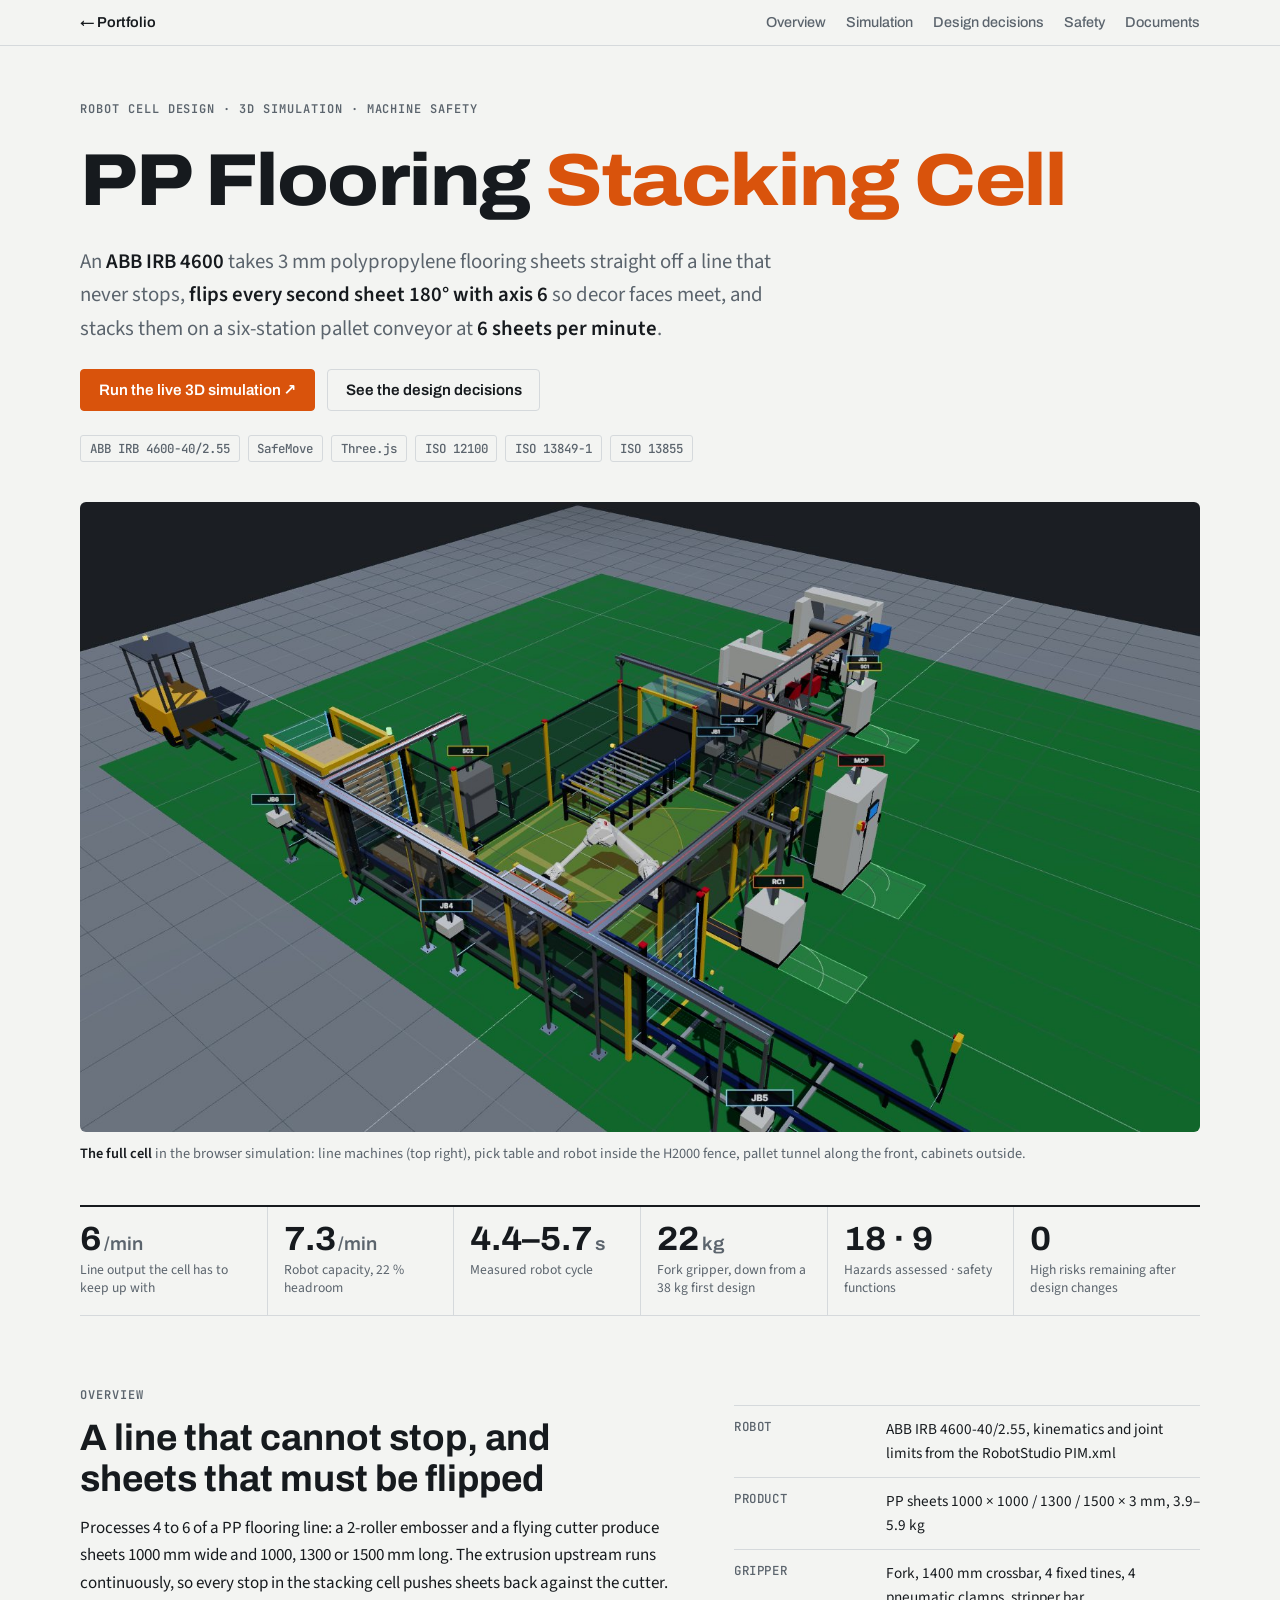
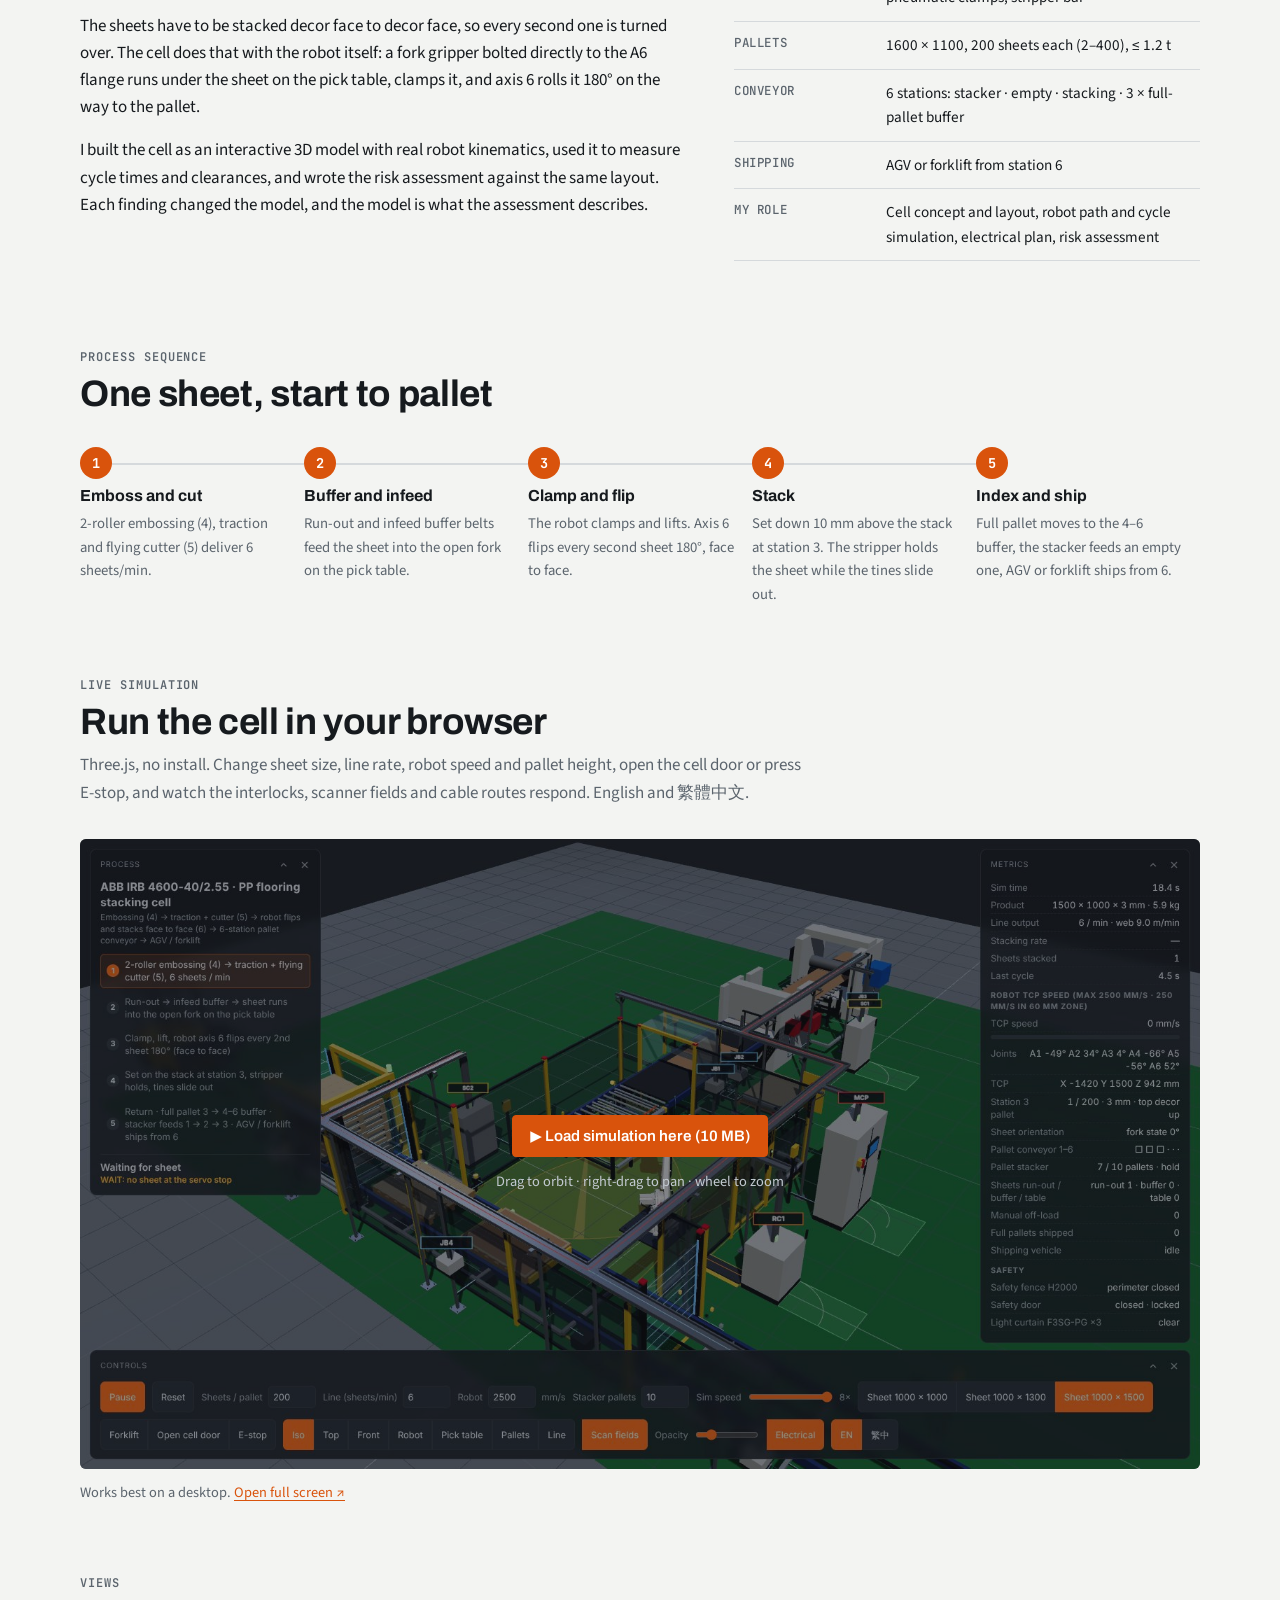
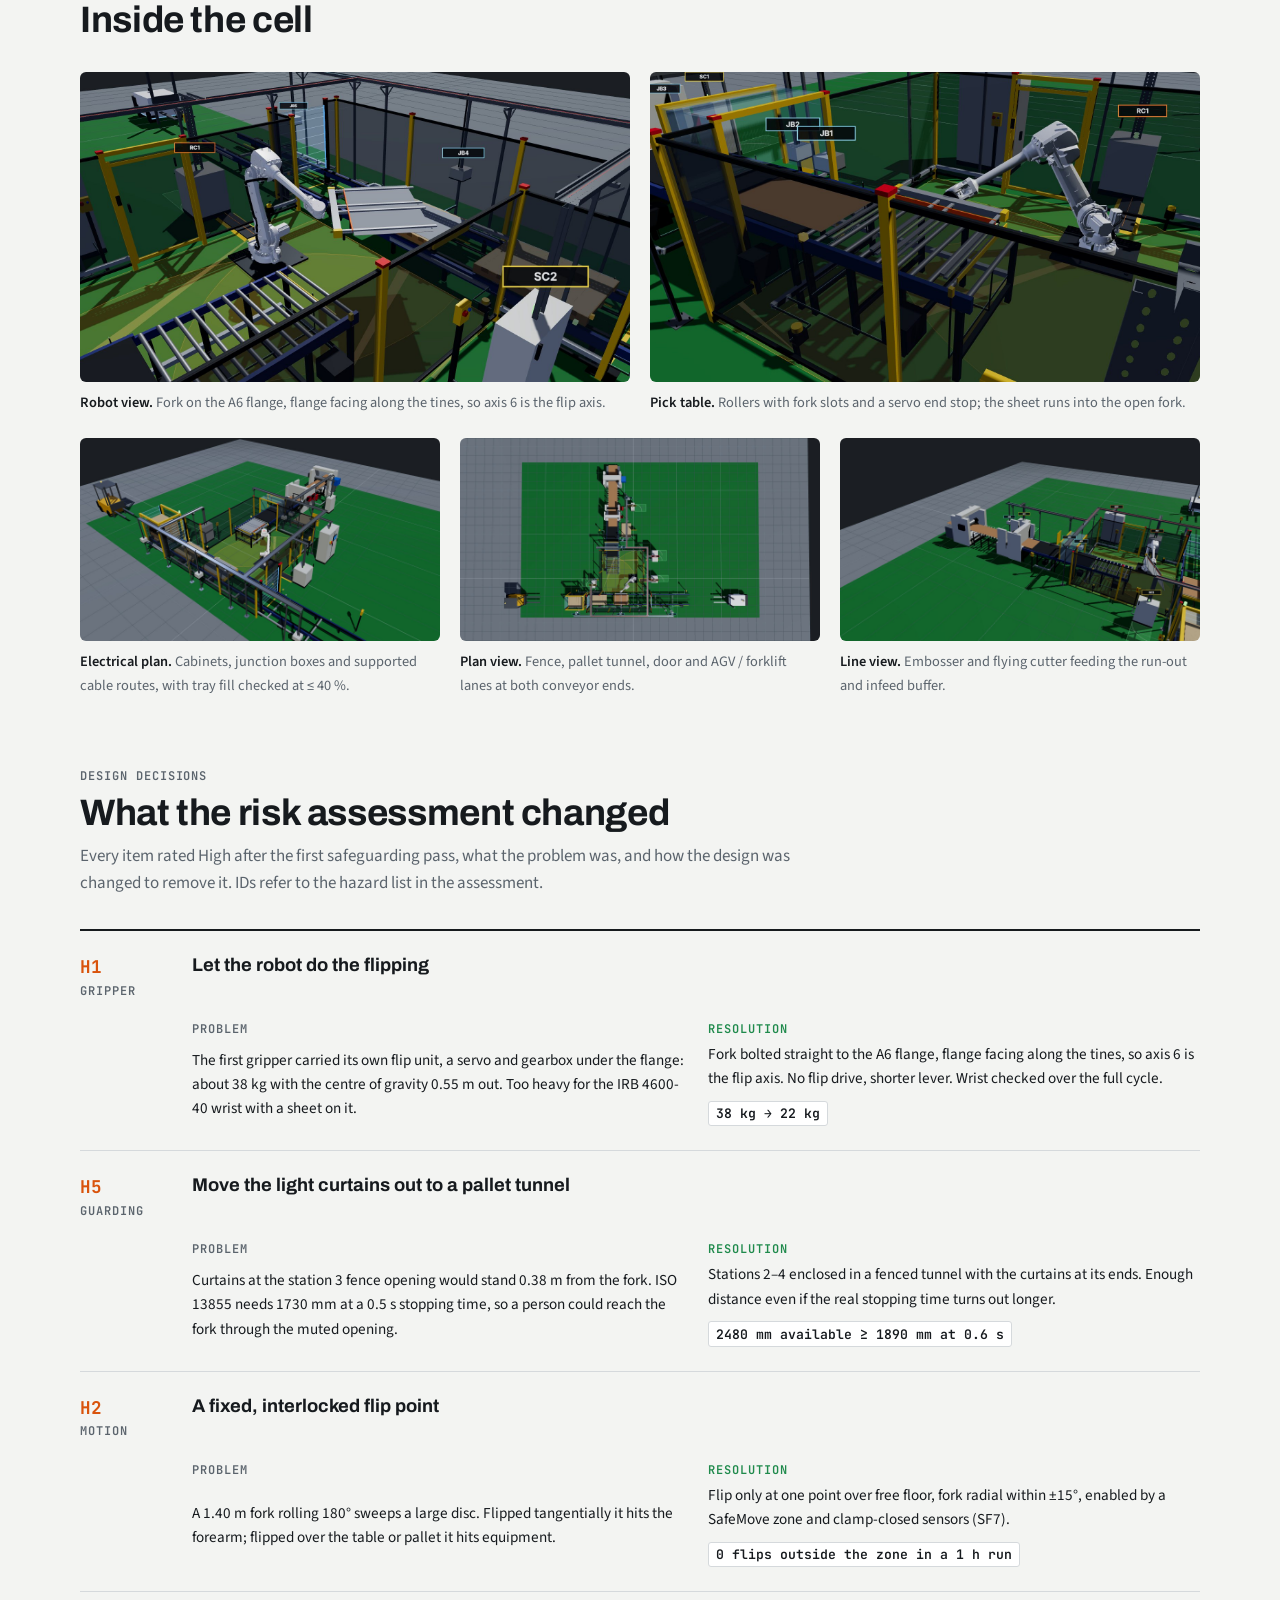
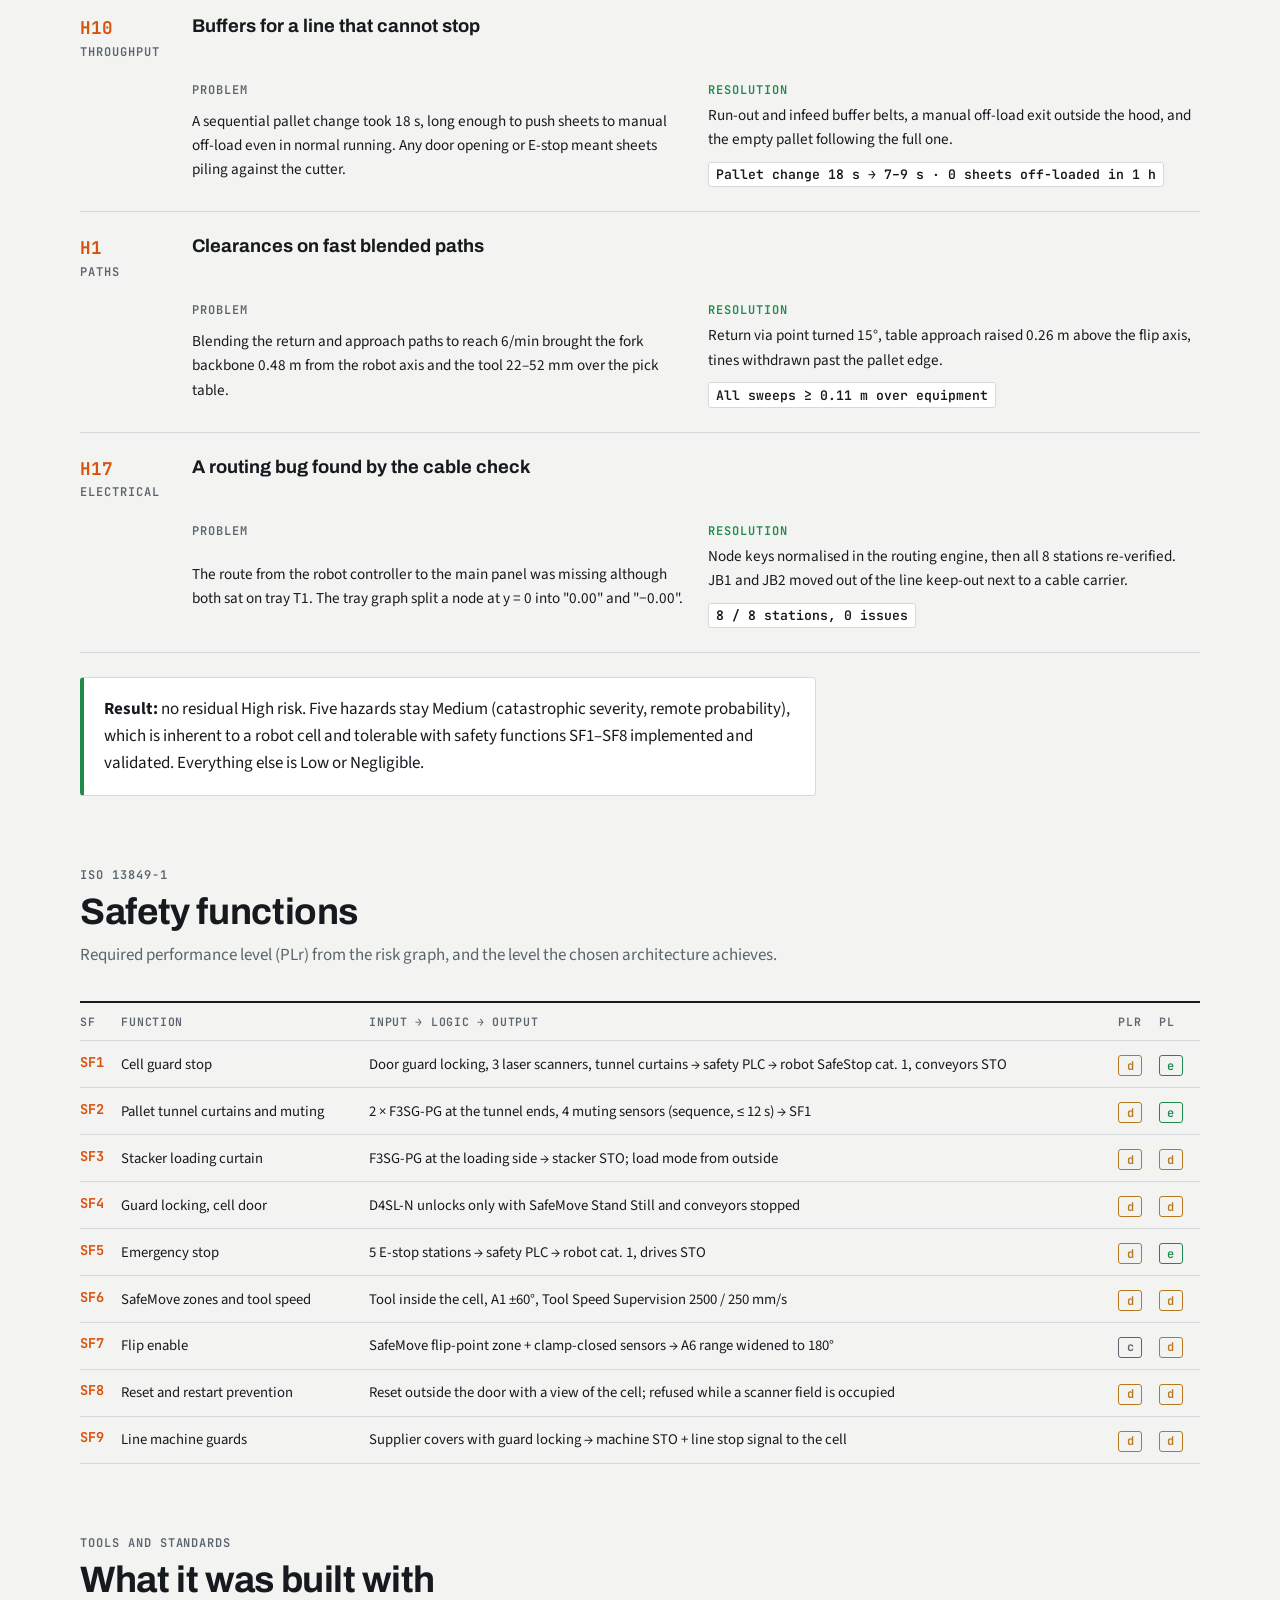
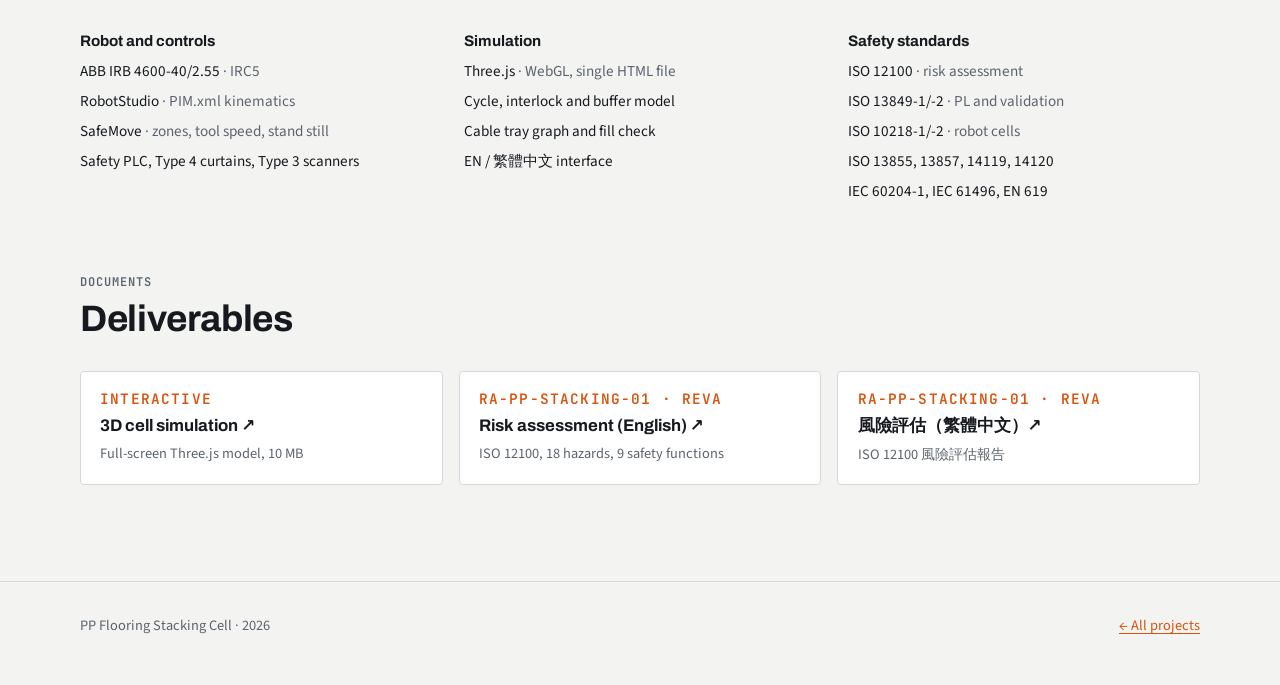
==== projects/pp-stacking/index.html @ 380a3d33 "Add portfolio site with PP flooring stacking cell case study Home page, case study page (overview, p" ====
<!doctype html>
<html lang="en">
<head>
<meta charset="utf-8">
<meta name="viewport" content="width=device-width, initial-scale=1, viewport-fit=cover">
<title>PP Flooring Stacking Cell</title>
<meta name="claude:viewport-fit-sides" content="cover">
<meta name="description" content="ABB IRB 4600 robot cell that flips and stacks PP flooring sheets face to face at line speed: cell layout, live 3D simulation, and an ISO 12100 risk assessment.">
<link rel="preconnect" href="https://fonts.googleapis.com">
<link rel="preconnect" href="https://fonts.gstatic.com" crossorigin>
<link rel="stylesheet" href="https://fonts.googleapis.com/css2?family=Archivo:wdth,wght@75..125,500..800&family=JetBrains+Mono:wght@400;600&family=Source+Sans+3:wght@400;600&display=swap">
<link rel="stylesheet" href="../../assets/site.css">
<style>
  /* hero */
  .hero { padding-block: 3.5rem 2.5rem; display: grid; gap: 1.5rem; }
  .hero h1 { font-size: clamp(2.4rem, 6.5vw, 4.6rem); font-weight: 800; font-stretch: 112%; letter-spacing: -0.02em; }
  .hero h1 span { color: var(--accent); }
  .hero .lede { font-size: clamp(1.1rem, 1.8vw, 1.3rem); max-width: 44rem; color: var(--mute); }
  .hero .lede strong { color: var(--ink); font-weight: 600; }
  .tags { display: flex; flex-wrap: wrap; gap: 0.5rem; }
  .tag { font: 500 0.78rem var(--font-mono); padding: 0.25rem 0.55rem; border: 1px solid var(--rule); border-radius: 3px; color: var(--mute); }

  .shot { background: var(--shot-bg); border-radius: 6px; overflow: hidden; }
  .shot img { width: 100%; height: auto; }
  figure { margin: 0; display: grid; gap: 0.6rem; }
  figcaption { font-size: 0.9rem; color: var(--mute); }
  figcaption b { color: var(--ink); font-weight: 600; }

  /* spec strip */
  .spec { display: grid; grid-template-columns: repeat(auto-fit, minmax(10.5rem, 1fr)); border-top: 2px solid var(--ink); border-bottom: 1px solid var(--rule); margin-top: 2.5rem; }
  .spec div { padding: 1rem 1rem 1.1rem 0; display: grid; gap: 0.25rem; align-content: start; }
  .spec div + div { padding-left: 1rem; border-left: 1px solid var(--rule); }
  .spec b { font: 700 clamp(1.6rem, 3vw, 2.1rem)/1 var(--font-display); font-stretch: 105%; font-variant-numeric: tabular-nums; }
  .spec b small { font-size: 0.55em; font-weight: 600; color: var(--mute); margin-left: 0.15em; }
  .spec span { font-size: 0.85rem; color: var(--mute); line-height: 1.35; }
  @media (max-width: 40rem) {
    .spec { grid-template-columns: 1fr 1fr; }
    .spec div, .spec div + div { padding: 0.9rem 0.75rem 0.9rem 0; border-left: 0; border-top: 1px solid var(--rule); }
    .spec div:nth-child(even) { padding-left: 0.75rem; border-left: 1px solid var(--rule); }
  }

  /* overview */
  .two { display: grid; grid-template-columns: minmax(0, 1.3fr) minmax(0, 1fr); gap: 3rem; align-items: start; }
  @media (max-width: 52rem) { .two { grid-template-columns: 1fr; gap: 2rem; } }
  .facts { display: grid; gap: 0; border-top: 1px solid var(--rule); }
  .facts div { display: grid; grid-template-columns: 8.5rem minmax(0, 1fr); gap: 1rem; padding: 0.7rem 0; border-bottom: 1px solid var(--rule); font-size: 0.95rem; }
  .facts dt { color: var(--mute); font: 500 0.78rem/1.6 var(--font-mono); text-transform: uppercase; letter-spacing: 0.05em; }
  .facts dd { margin: 0; }

  /* process */
  .steps { list-style: none; margin: 0; padding: 0; display: grid; grid-template-columns: repeat(5, minmax(0, 1fr)); gap: 0; counter-reset: s; }
  .steps li { counter-increment: s; padding: 0 1rem 0 0; display: grid; gap: 0.5rem; align-content: start; position: relative; }
  .steps li::before { content: counter(s); font: 700 0.85rem var(--font-mono); width: 2rem; height: 2rem; border-radius: 50%; display: grid; place-items: center; background: var(--accent); color: var(--accent-ink); position: relative; z-index: 1; }
  .steps li::after { content: ""; position: absolute; top: 1rem; left: 2rem; right: 0; height: 2px; background: var(--rule); }
  .steps li:last-child::after { display: none; }
  .steps h3 { font-size: 1rem; font-weight: 700; }
  .steps p { font-size: 0.92rem; color: var(--mute); }
  @media (max-width: 52rem) {
    .steps { grid-template-columns: 1fr; gap: 1.25rem; }
    .steps li { grid-template-columns: 2rem minmax(0, 1fr); column-gap: 1rem; padding: 0; }
    .steps li::before { grid-row: span 2; }
    .steps li::after { top: 2rem; bottom: -1.25rem; left: calc(1rem - 1px); right: auto; width: 2px; height: auto; }
  }

  /* live demo */
  .demo { position: relative; aspect-ratio: 16 / 9; max-width: 100%; background: var(--shot-bg); border-radius: 6px; overflow: hidden; }
  .demo img { width: 100%; height: 100%; object-fit: cover; opacity: 0.55; }
  .demo .cta { position: absolute; inset: 0; display: grid; place-content: center; justify-items: center; gap: 0.8rem; text-align: center; padding: 1rem; color: #e8ecef; }
  .demo .cta p { font-size: 0.9rem; color: #c3cad1; max-width: 30rem; }
  .demo iframe { position: absolute; inset: 0; width: 100%; height: 100%; border: 0; }
  .demo-note { margin-top: 0.75rem; font-size: 0.9rem; color: var(--mute); }

  /* gallery */
  .gallery { display: grid; grid-template-columns: repeat(6, minmax(0, 1fr)); gap: 1.5rem 1.25rem; }
  .gallery figure:nth-child(1), .gallery figure:nth-child(2) { grid-column: span 3; }
  .gallery figure { grid-column: span 2; }
  @media (max-width: 52rem) { .gallery { grid-template-columns: 1fr; } .gallery figure, .gallery figure:nth-child(1), .gallery figure:nth-child(2) { grid-column: auto; } }

  /* design decisions */
  .decisions { display: grid; gap: 0; border-top: 2px solid var(--ink); }
  .dec { display: grid; grid-template-columns: 5.5rem minmax(0, 1fr) minmax(0, 1fr); gap: 1.5rem; padding: 1.5rem 0; border-bottom: 1px solid var(--rule); }
  .dec .id { display: grid; gap: 0.35rem; align-content: start; }
  .dec .id b { font: 700 1.1rem var(--font-mono); color: var(--accent); }
  .dec h3 { font-size: 1.15rem; font-weight: 700; grid-column: 2 / -1; }
  .dec .col { display: grid; gap: 0.35rem; font-size: 0.95rem; }
  .dec .col .eyebrow { color: var(--mute); }
  .dec .col.fix .eyebrow { color: var(--ok); }
  .dec .delta { font: 600 0.82rem var(--font-mono); color: var(--ink); background: var(--surface); border: 1px solid var(--rule); padding: 0.2rem 0.45rem; border-radius: 3px; justify-self: start; margin-top: 0.3rem; }
  .dec-body { grid-column: 2 / -1; display: grid; grid-template-columns: minmax(0, 1fr) minmax(0, 1fr); gap: 1.5rem; }
  @media (max-width: 52rem) {
    .dec { grid-template-columns: 1fr; gap: 0.75rem; }
    .dec h3, .dec-body { grid-column: auto; }
    .dec .id { grid-auto-flow: column; justify-content: start; align-items: baseline; gap: 0.75rem; }
    .dec-body { grid-template-columns: 1fr; gap: 1rem; }
  }
  .verdict { margin-top: 1.5rem; padding: 1.1rem 1.25rem; background: var(--surface); border: 1px solid var(--rule); border-left: 4px solid var(--ok); border-radius: 4px; max-width: 46rem; }

  /* safety table */
  .tbl { overflow-x: auto; border-top: 2px solid var(--ink); }
  table { border-collapse: collapse; width: 100%; min-width: 44rem; font-size: 0.92rem; }
  th, td { text-align: left; padding: 0.7rem 0.75rem 0.7rem 0; border-bottom: 1px solid var(--rule); vertical-align: top; }
  th { font: 600 0.72rem var(--font-mono); text-transform: uppercase; letter-spacing: 0.06em; color: var(--mute); }
  td:first-child { font: 700 0.85rem var(--font-mono); color: var(--accent); white-space: nowrap; }
  td.pl { font-family: var(--font-mono); white-space: nowrap; font-variant-numeric: tabular-nums; }
  .pill { display: inline-block; font: 600 0.75rem var(--font-mono); padding: 0.1rem 0.45rem; border-radius: 3px; border: 1px solid currentColor; }
  .pill.d { color: var(--warn); } .pill.e { color: var(--ok); } .pill.c { color: var(--mute); }

  /* stack + docs */
  .stack { display: grid; grid-template-columns: repeat(auto-fit, minmax(15rem, 1fr)); gap: 2rem; }
  .stack h3 { font-size: 0.95rem; font-weight: 700; margin-bottom: 0.6rem; }
  .stack ul { list-style: none; margin: 0; padding: 0; display: grid; gap: 0.35rem; font-size: 0.95rem; }
  .stack li span { color: var(--mute); }
  .docs { display: grid; grid-template-columns: repeat(auto-fit, minmax(16rem, 1fr)); gap: 1rem; }
  .doc { display: grid; gap: 0.4rem; padding: 1.1rem 1.2rem; border: 1px solid var(--rule); border-radius: 4px; text-decoration: none; color: var(--ink); background: var(--surface); }
  .doc:hover { border-color: var(--accent); }
  .doc b { font: 700 1.05rem var(--font-display); }
  .doc span { font-size: 0.9rem; color: var(--mute); }
  .doc .eyebrow { color: var(--accent); }
</style>
</head>
<body>

<header class="bar">
  <div class="wrap">
    <a href="../../index.html">← Portfolio</a>
    <nav aria-label="Sections">
      <a href="#overview">Overview</a>
      <a href="#simulation">Simulation</a>
      <a href="#decisions">Design decisions</a>
      <a href="#safety">Safety</a>
      <a href="#documents">Documents</a>
    </nav>
  </div>
</header>

<main>
  <div class="wrap hero">
    <p class="eyebrow">Robot cell design · 3D simulation · Machine safety</p>
    <h1>PP Flooring <span>Stacking Cell</span></h1>
    <p class="lede">An <strong>ABB IRB 4600</strong> takes 3 mm polypropylene flooring sheets straight off a line that never stops, <strong>flips every second sheet 180° with axis 6</strong> so decor faces meet, and stacks them on a six-station pallet conveyor at <strong>6 sheets per minute</strong>.</p>
    <div class="btns">
      <a class="btn primary" href="demo.html" target="_blank" rel="noopener">Run the live 3D simulation ↗</a>
      <a class="btn" href="#decisions">See the design decisions</a>
    </div>
    <div class="tags" aria-label="Topics">
      <span class="tag">ABB IRB 4600-40/2.55</span><span class="tag">SafeMove</span><span class="tag">Three.js</span><span class="tag">ISO 12100</span><span class="tag">ISO 13849-1</span><span class="tag">ISO 13855</span>
    </div>
  </div>

  <div class="wrap">
    <figure>
      <div class="shot"><img src="img/cell-iso.jpg" width="1600" height="900" alt="Isometric 3D view of the stacking cell: yellow safety fence, white ABB robot with fork gripper at the centre, pick table, pallet conveyor along the front, electrical cabinets outside the fence."></div>
      <figcaption><b>The full cell</b> in the browser simulation: line machines (top right), pick table and robot inside the H2000 fence, pallet tunnel along the front, cabinets outside.</figcaption>
    </figure>

    <div class="spec" role="list">
      <div role="listitem"><b>6<small>/min</small></b><span>Line output the cell has to keep up with</span></div>
      <div role="listitem"><b>7.3<small>/min</small></b><span>Robot capacity, 22 % headroom</span></div>
      <div role="listitem"><b class="mono">4.4–5.7<small>s</small></b><span>Measured robot cycle</span></div>
      <div role="listitem"><b>22<small>kg</small></b><span>Fork gripper, down from a 38 kg first design</span></div>
      <div role="listitem"><b>18 · 9</b><span>Hazards assessed · safety functions</span></div>
      <div role="listitem"><b>0</b><span>High risks remaining after design changes</span></div>
    </div>
  </div>

  <section id="overview">
    <div class="wrap two">
      <div class="prose">
        <p class="eyebrow">Overview</p>
        <h2 style="font-size:clamp(1.6rem,3.2vw,2.3rem)">A line that cannot stop, and sheets that must be flipped</h2>
        <p>Processes 4 to 6 of a PP flooring line: a 2-roller embosser and a flying cutter produce sheets 1000 mm wide and 1000, 1300 or 1500 mm long. The extrusion upstream runs continuously, so every stop in the stacking cell pushes sheets back against the cutter.</p>
        <p>The sheets have to be stacked decor face to decor face, so every second one is turned over. The cell does that with the robot itself: a fork gripper bolted directly to the A6 flange runs under the sheet on the pick table, clamps it, and axis 6 rolls it 180° on the way to the pallet.</p>
        <p>I built the cell as an interactive 3D model with real robot kinematics, used it to measure cycle times and clearances, and wrote the risk assessment against the same layout. Each finding changed the model, and the model is what the assessment describes.</p>
      </div>
      <dl class="facts">
        <div><dt>Robot</dt><dd>ABB IRB 4600-40/2.55, kinematics and joint limits from the RobotStudio PIM.xml</dd></div>
        <div><dt>Product</dt><dd>PP sheets 1000 × 1000 / 1300 / 1500 × 3 mm, 3.9–5.9 kg</dd></div>
        <div><dt>Gripper</dt><dd>Fork, 1400 mm crossbar, 4 fixed tines, 4 pneumatic clamps, stripper bar</dd></div>
        <div><dt>Pallets</dt><dd>1600 × 1100, 200 sheets each (2–400), ≤ 1.2 t</dd></div>
        <div><dt>Conveyor</dt><dd>6 stations: stacker · empty · stacking · 3 × full-pallet buffer</dd></div>
        <div><dt>Shipping</dt><dd>AGV or forklift from station 6</dd></div>
        <div><dt>My role</dt><dd>Cell concept and layout, robot path and cycle simulation, electrical plan, risk assessment</dd></div>
      </dl>
    </div>
  </section>

  <section id="process">
    <div class="wrap">
      <div class="sec-head">
        <p class="eyebrow">Process sequence</p>
        <h2>One sheet, start to pallet</h2>
      </div>
      <ol class="steps">
        <li><h3>Emboss and cut</h3><p>2-roller embossing (4), traction and flying cutter (5) deliver 6 sheets/min.</p></li>
        <li><h3>Buffer and infeed</h3><p>Run-out and infeed buffer belts feed the sheet into the open fork on the pick table.</p></li>
        <li><h3>Clamp and flip</h3><p>The robot clamps and lifts. Axis 6 flips every second sheet 180°, face to face.</p></li>
        <li><h3>Stack</h3><p>Set down 10 mm above the stack at station 3. The stripper holds the sheet while the tines slide out.</p></li>
        <li><h3>Index and ship</h3><p>Full pallet moves to the 4–6 buffer, the stacker feeds an empty one, AGV or forklift ships from 6.</p></li>
      </ol>
    </div>
  </section>

  <section id="simulation">
    <div class="wrap">
      <div class="sec-head">
        <p class="eyebrow">Live simulation</p>
        <h2>Run the cell in your browser</h2>
        <p>Three.js, no install. Change sheet size, line rate, robot speed and pallet height, open the cell door or press E-stop, and watch the interlocks, scanner fields and cable routes respond. English and 繁體中文.</p>
      </div>
      <div class="demo" id="demo">
        <img src="img/simulation-ui.jpg" alt="Simulation interface with process steps on the left, live metrics on the right and controls along the bottom." width="1600" height="900">
        <div class="cta">
          <button class="btn primary" id="loadDemo" type="button">▶ Load simulation here (10 MB)</button>
          <p>Drag to orbit · right-drag to pan · wheel to zoom</p>
        </div>
      </div>
      <p class="demo-note">Works best on a desktop. <a href="demo.html" target="_blank" rel="noopener">Open full screen ↗</a></p>
    </div>
  </section>

  <section id="gallery">
    <div class="wrap">
      <div class="sec-head">
        <p class="eyebrow">Views</p>
        <h2>Inside the cell</h2>
      </div>
      <div class="gallery">
        <figure>
          <div class="shot"><img src="img/robot-closeup.jpg" loading="lazy" width="1600" height="900" alt="Close-up of the robot carrying a sheet on the fork gripper between the pick table and the pallet."></div>
          <figcaption><b>Robot view.</b> Fork on the A6 flange, flange facing along the tines, so axis 6 is the flip axis.</figcaption>
        </figure>
        <figure>
          <div class="shot"><img src="img/pick-table.jpg" loading="lazy" width="1600" height="900" alt="Pick table with roller conveyor and fork slots, robot reaching in from the side."></div>
          <figcaption><b>Pick table.</b> Rollers with fork slots and a servo end stop; the sheet runs into the open fork.</figcaption>
        </figure>
        <figure>
          <div class="shot"><img src="img/electrical-overlay.jpg" loading="lazy" width="1600" height="900" alt="Isometric view with cable trays, junction boxes and cabinets highlighted."></div>
          <figcaption><b>Electrical plan.</b> Cabinets, junction boxes and supported cable routes, with tray fill checked at ≤ 40 %.</figcaption>
        </figure>
        <figure>
          <div class="shot"><img src="img/layout-top.jpg" loading="lazy" width="1600" height="900" alt="Top-down plan of the cell and the pallet conveyor."></div>
          <figcaption><b>Plan view.</b> Fence, pallet tunnel, door and AGV / forklift lanes at both conveyor ends.</figcaption>
        </figure>
        <figure>
          <div class="shot"><img src="img/line-view.jpg" loading="lazy" width="1600" height="900" alt="View along the line from the embossing unit to the stacking cell."></div>
          <figcaption><b>Line view.</b> Embosser and flying cutter feeding the run-out and infeed buffer.</figcaption>
        </figure>
      </div>
    </div>
  </section>

  <section id="decisions">
    <div class="wrap">
      <div class="sec-head">
        <p class="eyebrow">Design decisions</p>
        <h2>What the risk assessment changed</h2>
        <p>Every item rated High after the first safeguarding pass, what the problem was, and how the design was changed to remove it. IDs refer to the hazard list in the assessment.</p>
      </div>
      <div class="decisions">
        <article class="dec">
          <div class="id"><b>H1</b><span class="eyebrow">Gripper</span></div>
          <h3>Let the robot do the flipping</h3>
          <div class="dec-body">
            <div class="col"><span class="eyebrow">Problem</span><p>The first gripper carried its own flip unit, a servo and gearbox under the flange: about 38 kg with the centre of gravity 0.55 m out. Too heavy for the IRB 4600-40 wrist with a sheet on it.</p></div>
            <div class="col fix"><span class="eyebrow">Resolution</span><p>Fork bolted straight to the A6 flange, flange facing along the tines, so axis 6 is the flip axis. No flip drive, shorter lever. Wrist checked over the full cycle.</p><span class="delta">38 kg → 22 kg</span></div>
          </div>
        </article>
        <article class="dec">
          <div class="id"><b>H5</b><span class="eyebrow">Guarding</span></div>
          <h3>Move the light curtains out to a pallet tunnel</h3>
          <div class="dec-body">
            <div class="col"><span class="eyebrow">Problem</span><p>Curtains at the station 3 fence opening would stand 0.38 m from the fork. ISO 13855 needs 1730 mm at a 0.5 s stopping time, so a person could reach the fork through the muted opening.</p></div>
            <div class="col fix"><span class="eyebrow">Resolution</span><p>Stations 2–4 enclosed in a fenced tunnel with the curtains at its ends. Enough distance even if the real stopping time turns out longer.</p><span class="delta">2480 mm available ≥ 1890 mm at 0.6 s</span></div>
          </div>
        </article>
        <article class="dec">
          <div class="id"><b>H2</b><span class="eyebrow">Motion</span></div>
          <h3>A fixed, interlocked flip point</h3>
          <div class="dec-body">
            <div class="col"><span class="eyebrow">Problem</span><p>A 1.40 m fork rolling 180° sweeps a large disc. Flipped tangentially it hits the forearm; flipped over the table or pallet it hits equipment.</p></div>
            <div class="col fix"><span class="eyebrow">Resolution</span><p>Flip only at one point over free floor, fork radial within ±15°, enabled by a SafeMove zone and clamp-closed sensors (SF7).</p><span class="delta">0 flips outside the zone in a 1 h run</span></div>
          </div>
        </article>
        <article class="dec">
          <div class="id"><b>H10</b><span class="eyebrow">Throughput</span></div>
          <h3>Buffers for a line that cannot stop</h3>
          <div class="dec-body">
            <div class="col"><span class="eyebrow">Problem</span><p>A sequential pallet change took 18 s, long enough to push sheets to manual off-load even in normal running. Any door opening or E-stop meant sheets piling against the cutter.</p></div>
            <div class="col fix"><span class="eyebrow">Resolution</span><p>Run-out and infeed buffer belts, a manual off-load exit outside the hood, and the empty pallet following the full one.</p><span class="delta">Pallet change 18 s → 7–9 s · 0 sheets off-loaded in 1 h</span></div>
          </div>
        </article>
        <article class="dec">
          <div class="id"><b>H1</b><span class="eyebrow">Paths</span></div>
          <h3>Clearances on fast blended paths</h3>
          <div class="dec-body">
            <div class="col"><span class="eyebrow">Problem</span><p>Blending the return and approach paths to reach 6/min brought the fork backbone 0.48 m from the robot axis and the tool 22–52 mm over the pick table.</p></div>
            <div class="col fix"><span class="eyebrow">Resolution</span><p>Return via point turned 15°, table approach raised 0.26 m above the flip axis, tines withdrawn past the pallet edge.</p><span class="delta">All sweeps ≥ 0.11 m over equipment</span></div>
          </div>
        </article>
        <article class="dec">
          <div class="id"><b>H17</b><span class="eyebrow">Electrical</span></div>
          <h3>A routing bug found by the cable check</h3>
          <div class="dec-body">
            <div class="col"><span class="eyebrow">Problem</span><p>The route from the robot controller to the main panel was missing although both sat on tray T1. The tray graph split a node at y = 0 into "0.00" and "−0.00".</p></div>
            <div class="col fix"><span class="eyebrow">Resolution</span><p>Node keys normalised in the routing engine, then all 8 stations re-verified. JB1 and JB2 moved out of the line keep-out next to a cable carrier.</p><span class="delta">8 / 8 stations, 0 issues</span></div>
          </div>
        </article>
      </div>
      <p class="verdict"><b>Result:</b> no residual High risk. Five hazards stay Medium (catastrophic severity, remote probability), which is inherent to a robot cell and tolerable with safety functions SF1–SF8 implemented and validated. Everything else is Low or Negligible.</p>
    </div>
  </section>

  <section id="safety">
    <div class="wrap">
      <div class="sec-head">
        <p class="eyebrow">ISO 13849-1</p>
        <h2>Safety functions</h2>
        <p>Required performance level (PLr) from the risk graph, and the level the chosen architecture achieves.</p>
      </div>
      <div class="tbl">
        <table>
          <thead><tr><th>SF</th><th>Function</th><th>Input → logic → output</th><th>PLr</th><th>PL</th></tr></thead>
          <tbody>
            <tr><td>SF1</td><td>Cell guard stop</td><td>Door guard locking, 3 laser scanners, tunnel curtains → safety PLC → robot SafeStop cat. 1, conveyors STO</td><td class="pl"><span class="pill d">d</span></td><td class="pl"><span class="pill e">e</span></td></tr>
            <tr><td>SF2</td><td>Pallet tunnel curtains and muting</td><td>2 × F3SG-PG at the tunnel ends, 4 muting sensors (sequence, ≤ 12 s) → SF1</td><td class="pl"><span class="pill d">d</span></td><td class="pl"><span class="pill e">e</span></td></tr>
            <tr><td>SF3</td><td>Stacker loading curtain</td><td>F3SG-PG at the loading side → stacker STO; load mode from outside</td><td class="pl"><span class="pill d">d</span></td><td class="pl"><span class="pill d">d</span></td></tr>
            <tr><td>SF4</td><td>Guard locking, cell door</td><td>D4SL-N unlocks only with SafeMove Stand Still and conveyors stopped</td><td class="pl"><span class="pill d">d</span></td><td class="pl"><span class="pill d">d</span></td></tr>
            <tr><td>SF5</td><td>Emergency stop</td><td>5 E-stop stations → safety PLC → robot cat. 1, drives STO</td><td class="pl"><span class="pill d">d</span></td><td class="pl"><span class="pill e">e</span></td></tr>
            <tr><td>SF6</td><td>SafeMove zones and tool speed</td><td>Tool inside the cell, A1 ±60°, Tool Speed Supervision 2500 / 250 mm/s</td><td class="pl"><span class="pill d">d</span></td><td class="pl"><span class="pill d">d</span></td></tr>
            <tr><td>SF7</td><td>Flip enable</td><td>SafeMove flip-point zone + clamp-closed sensors → A6 range widened to 180°</td><td class="pl"><span class="pill c">c</span></td><td class="pl"><span class="pill d">d</span></td></tr>
            <tr><td>SF8</td><td>Reset and restart prevention</td><td>Reset outside the door with a view of the cell; refused while a scanner field is occupied</td><td class="pl"><span class="pill d">d</span></td><td class="pl"><span class="pill d">d</span></td></tr>
            <tr><td>SF9</td><td>Line machine guards</td><td>Supplier covers with guard locking → machine STO + line stop signal to the cell</td><td class="pl"><span class="pill d">d</span></td><td class="pl"><span class="pill d">d</span></td></tr>
          </tbody>
        </table>
      </div>
    </div>
  </section>

  <section id="tools">
    <div class="wrap">
      <div class="sec-head">
        <p class="eyebrow">Tools and standards</p>
        <h2>What it was built with</h2>
      </div>
      <div class="stack">
        <div><h3>Robot and controls</h3><ul><li>ABB IRB 4600-40/2.55 <span>· IRC5</span></li><li>RobotStudio <span>· PIM.xml kinematics</span></li><li>SafeMove <span>· zones, tool speed, stand still</span></li><li>Safety PLC, Type 4 curtains, Type 3 scanners</li></ul></div>
        <div><h3>Simulation</h3><ul><li>Three.js <span>· WebGL, single HTML file</span></li><li>Cycle, interlock and buffer model</li><li>Cable tray graph and fill check</li><li>EN / 繁體中文 interface</li></ul></div>
        <div><h3>Safety standards</h3><ul><li>ISO 12100 <span>· risk assessment</span></li><li>ISO 13849-1/-2 <span>· PL and validation</span></li><li>ISO 10218-1/-2 <span>· robot cells</span></li><li>ISO 13855, 13857, 14119, 14120</li><li>IEC 60204-1, IEC 61496, EN 619</li></ul></div>
      </div>
    </div>
  </section>

  <section id="documents">
    <div class="wrap">
      <div class="sec-head">
        <p class="eyebrow">Documents</p>
        <h2>Deliverables</h2>
      </div>
      <div class="docs">
        <a class="doc" href="demo.html" target="_blank" rel="noopener"><span class="eyebrow">Interactive</span><b>3D cell simulation ↗</b><span>Full-screen Three.js model, 10 MB</span></a>
        <a class="doc" href="docs/risk-assessment-en.html" target="_blank" rel="noopener"><span class="eyebrow">RA-PP-STACKING-01 · RevA</span><b>Risk assessment (English) ↗</b><span>ISO 12100, 18 hazards, 9 safety functions</span></a>
        <a class="doc" href="docs/risk-assessment-zh.html" target="_blank" rel="noopener"><span class="eyebrow">RA-PP-STACKING-01 · RevA</span><b>風險評估（繁體中文）↗</b><span>ISO 12100 風險評估報告</span></a>
      </div>
    </div>
  </section>
</main>

<footer>
  <div class="wrap">
    <span>PP Flooring Stacking Cell · 2026</span>
    <a href="../../index.html">← All projects</a>
  </div>
</footer>

<script>
  document.getElementById('loadDemo').addEventListener('click', function () {
    var box = document.getElementById('demo');
    var f = document.createElement('iframe');
    f.src = 'demo.html';
    f.title = 'PP flooring stacking cell, live 3D simulation';
    f.allow = 'fullscreen';
    box.replaceChildren(f);
  });
</script>
</body>
</html>
---- assets/site.css ----
/* Layout: single reading column (72rem max) with full-bleed image bands; spec-sheet strips for figures. */
:root {
  --bg: #f3f4f2;
  --surface: #ffffff;
  --ink: #161a1e;
  --mute: #5b646d;
  --rule: #d5d9dc;
  --accent: #d9530c;        /* safety orange, darkened for light ground */
  --accent-ink: #ffffff;
  --signal: #b88a00;        /* fence yellow */
  --ok: #1f8a4c;
  --warn: #b7791f;
  --bad: #c0362c;
  --shot-bg: #14181d;
  --font-display: "Archivo", "Arial Narrow", system-ui, sans-serif;
  --font-body: "Source Sans 3", "Segoe UI", system-ui, sans-serif;
  --font-mono: "JetBrains Mono", ui-monospace, "SFMono-Regular", Consolas, monospace;
  --max: 72rem;
}
@media (prefers-color-scheme: dark) {
  :root:not([data-theme="light"]) {
    --bg: #12161a; --surface: #1a1f25; --ink: #e8ecef; --mute: #98a2ab; --rule: #2c343c;
    --accent: #ff6a13; --accent-ink: #14181d; --signal: #f2c230;
    --ok: #35c26b; --warn: #ffb020; --bad: #ff5a4d; color-scheme: dark;
  }
}
:root[data-theme="dark"] {
  --bg: #12161a; --surface: #1a1f25; --ink: #e8ecef; --mute: #98a2ab; --rule: #2c343c;
  --accent: #ff6a13; --accent-ink: #14181d; --signal: #f2c230;
  --ok: #35c26b; --warn: #ffb020; --bad: #ff5a4d; color-scheme: dark;
}

* { box-sizing: border-box; }
html { -webkit-text-size-adjust: 100%; }
body {
  margin: 0; background: var(--bg); color: var(--ink);
  font: 400 1.0625rem/1.6 var(--font-body);
}
img { max-width: 100%; display: block; }
a { color: var(--accent); text-underline-offset: 3px; }
a:focus-visible, button:focus-visible { outline: 2px solid var(--accent); outline-offset: 3px; }
h1, h2, h3 { font-family: var(--font-display); text-wrap: balance; margin: 0; line-height: 1.1; }
p { margin: 0; }

.wrap {
  max-width: var(--max); margin: 0 auto;
  padding-left: max(16px, env(safe-area-inset-left, 0px));
  padding-right: max(16px, env(safe-area-inset-right, 0px));
}
.eyebrow {
  font: 600 0.75rem/1.2 var(--font-mono); letter-spacing: 0.08em; text-transform: uppercase; color: var(--mute);
}
.mono { font-family: var(--font-mono); font-variant-numeric: tabular-nums; }

/* top bar */
.bar { border-bottom: 1px solid var(--rule); }
.bar .wrap { display: flex; justify-content: space-between; align-items: center; gap: 1rem; padding-block: 0.9rem; }
.bar a { color: var(--ink); text-decoration: none; font: 600 0.9rem var(--font-display); }
.bar nav { display: flex; gap: 1.25rem; flex-wrap: wrap; }
.bar nav a { color: var(--mute); font-weight: 500; }
.bar nav a:hover { color: var(--accent); }

/* buttons */
.btns { display: flex; flex-wrap: wrap; gap: 0.75rem; }
.btn {
  display: inline-flex; align-items: center; gap: 0.5rem; padding: 0.7rem 1.1rem; border-radius: 4px;
  font: 600 0.95rem var(--font-display); text-decoration: none; border: 1px solid var(--rule); color: var(--ink); background: transparent; cursor: pointer;
}
.btn:hover { border-color: var(--accent); color: var(--accent); }
.btn.primary { background: var(--accent); border-color: var(--accent); color: var(--accent-ink); }
.btn.primary:hover { filter: brightness(1.08); color: var(--accent-ink); }

/* sections */
section { padding-block: 4.5rem 0; }
.sec-head { display: grid; gap: 0.6rem; margin-bottom: 2rem; max-width: 46rem; }
.sec-head h2 { font-size: clamp(1.6rem, 3.2vw, 2.3rem); font-weight: 700; letter-spacing: -0.01em; }
.sec-head p { color: var(--mute); }
.prose { max-width: 42rem; display: grid; gap: 1rem; }
footer { margin-top: 6rem; border-top: 1px solid var(--rule); color: var(--mute); font-size: 0.9rem; }
footer .wrap { padding-block: 2rem 3rem; display: flex; justify-content: space-between; flex-wrap: wrap; gap: 1rem; }

@media (prefers-reduced-motion: reduce) { * { transition: none !important; animation: none !important; } }
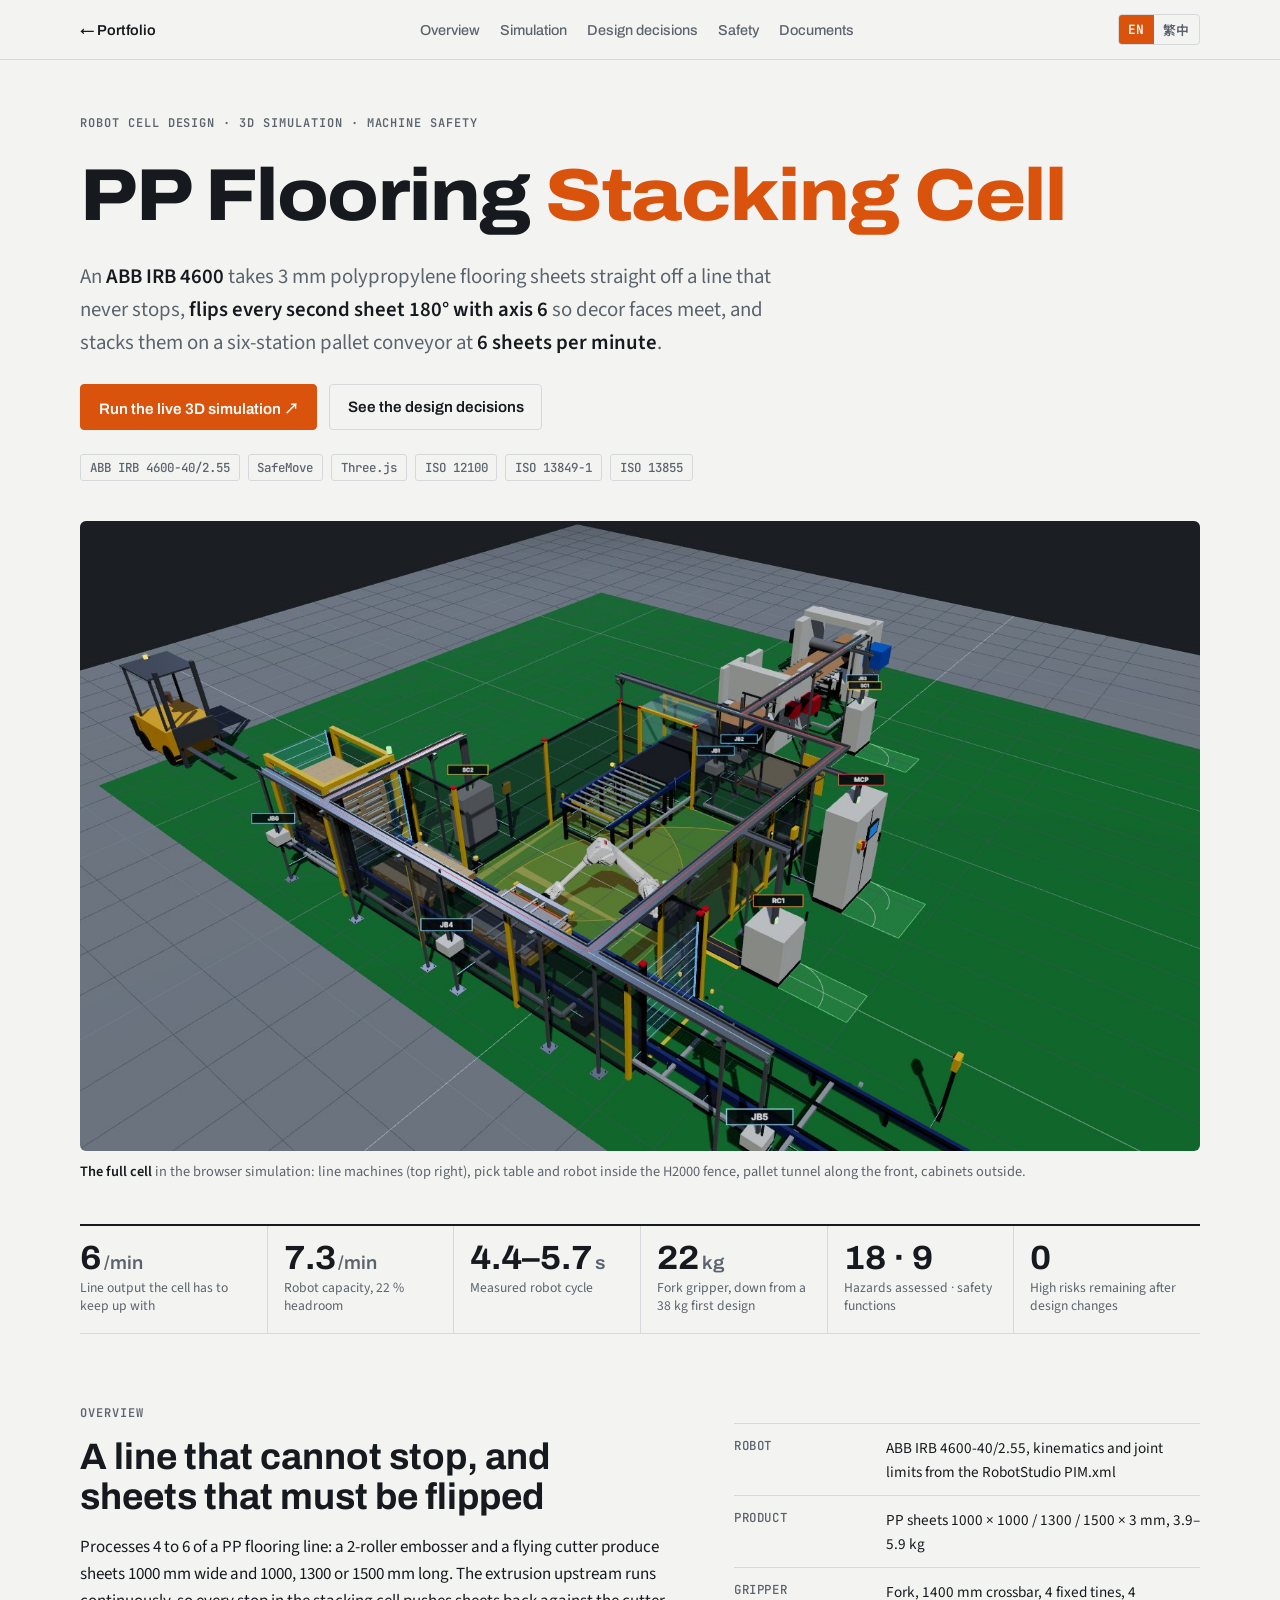
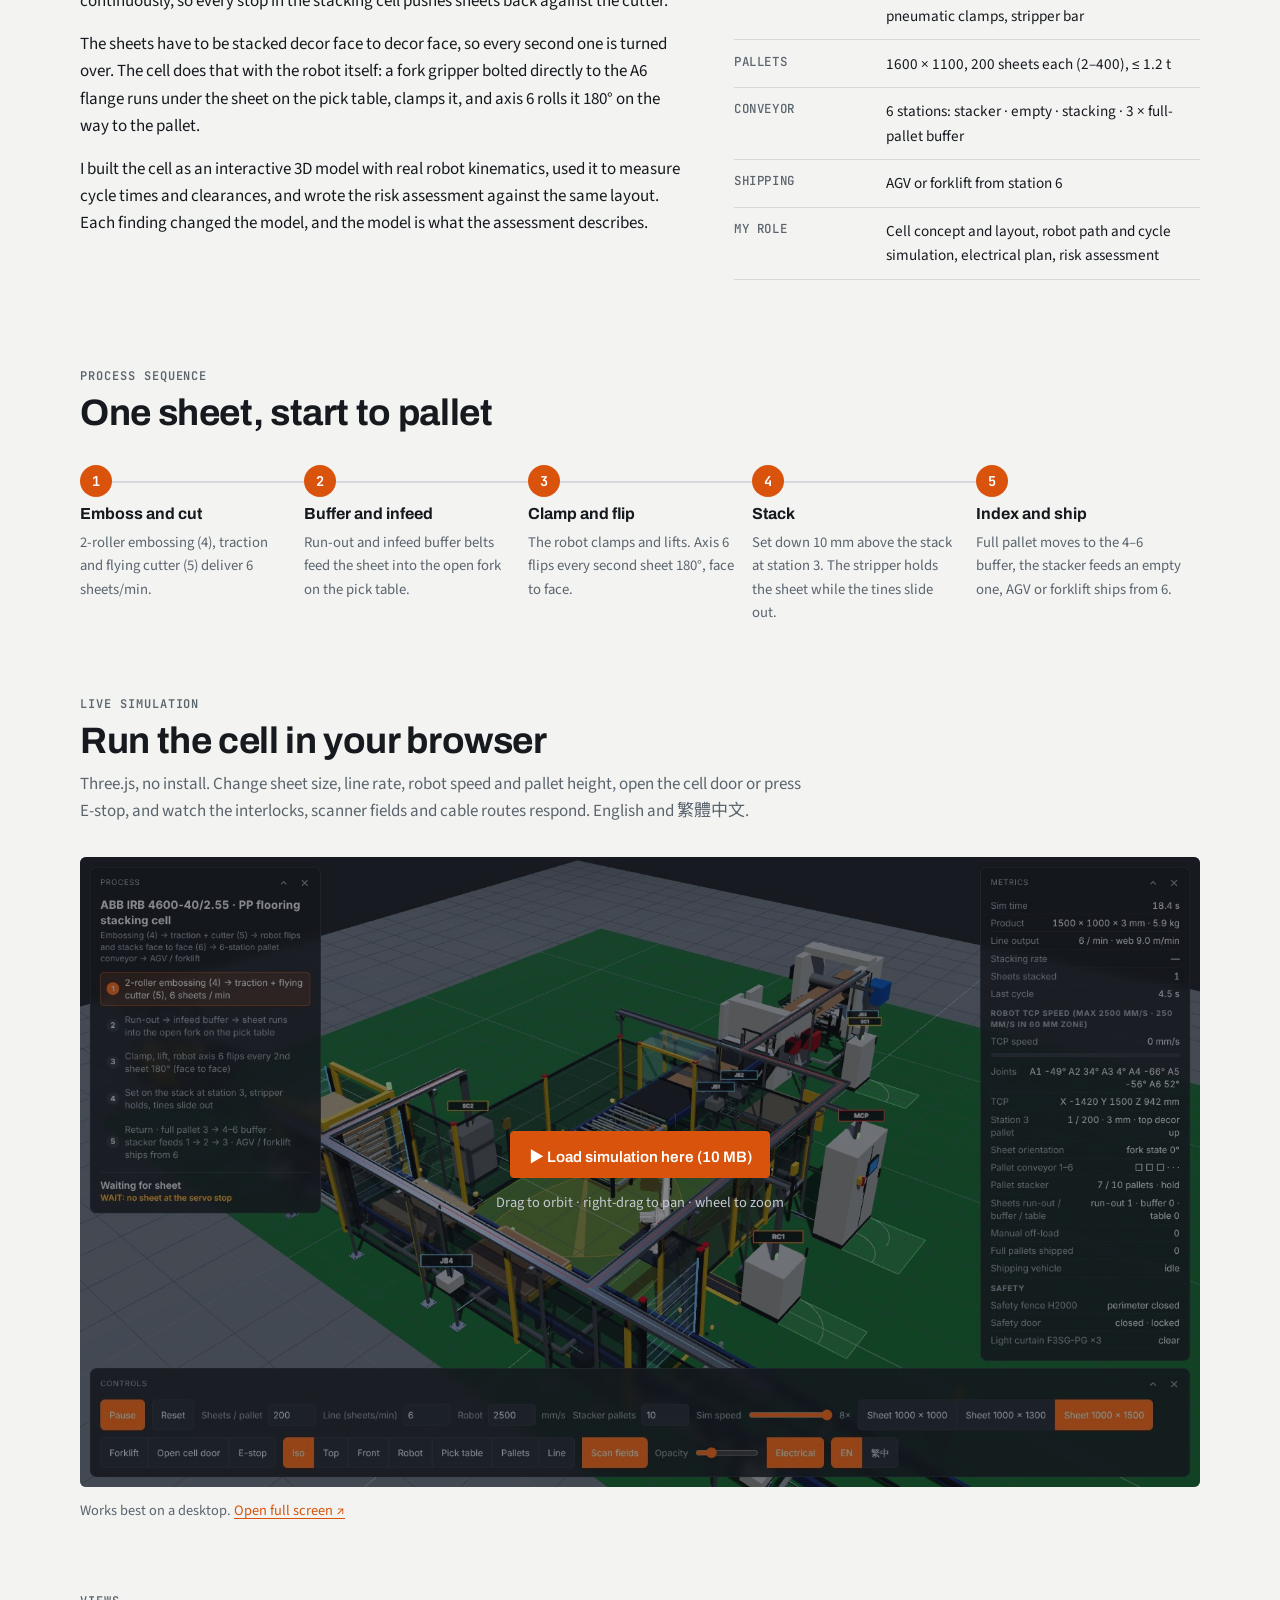
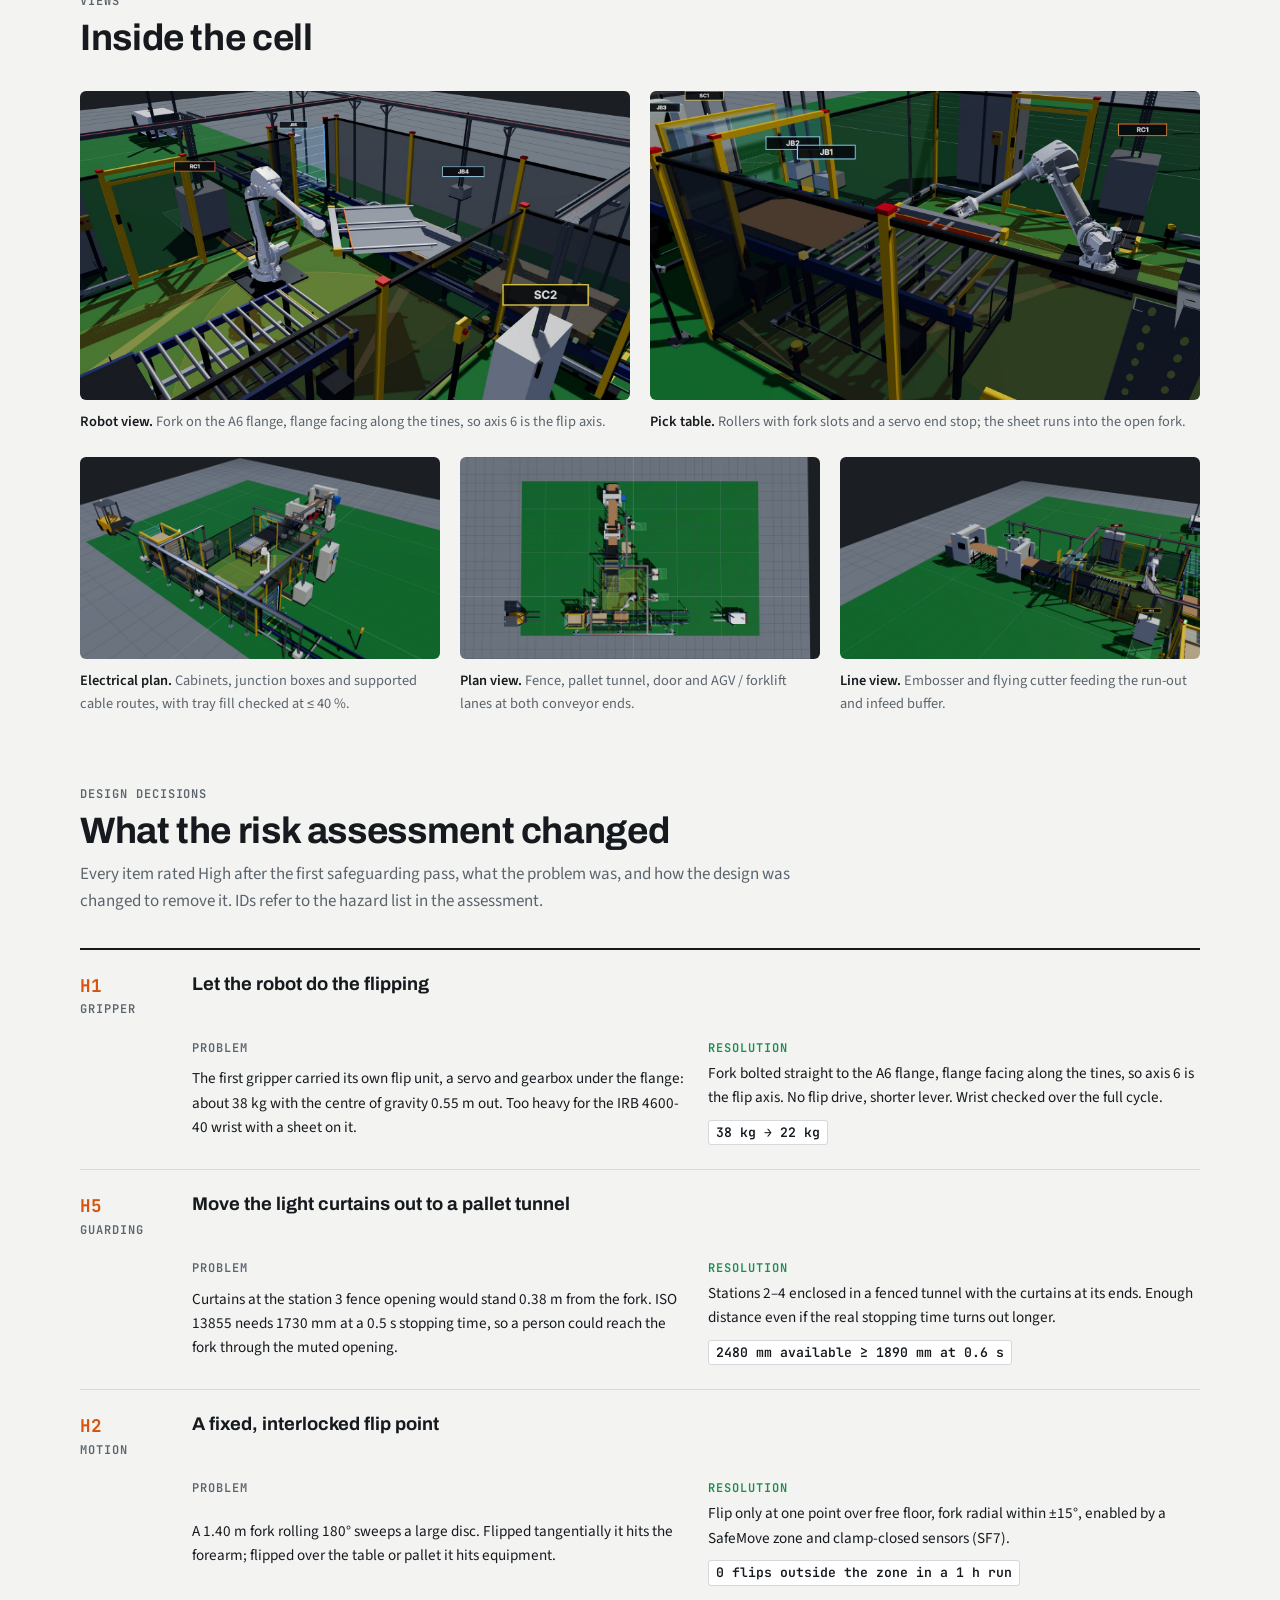
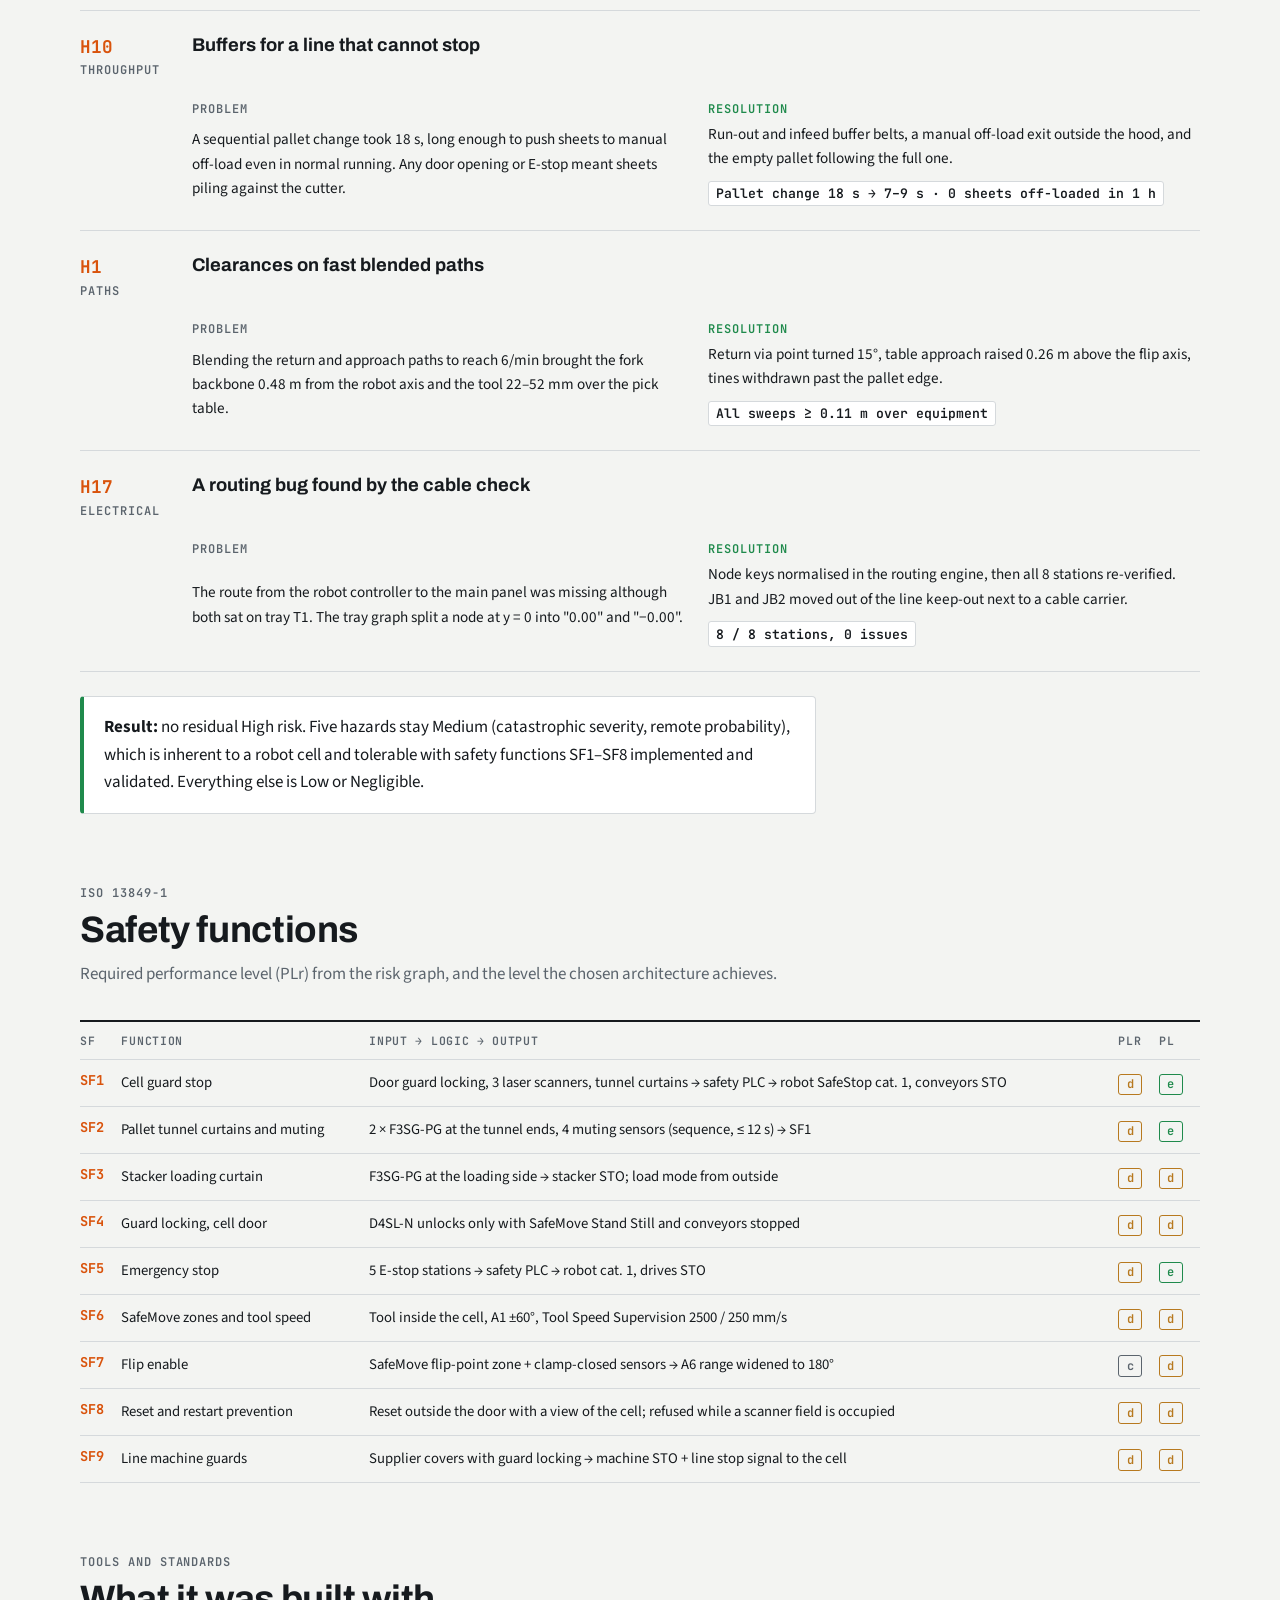
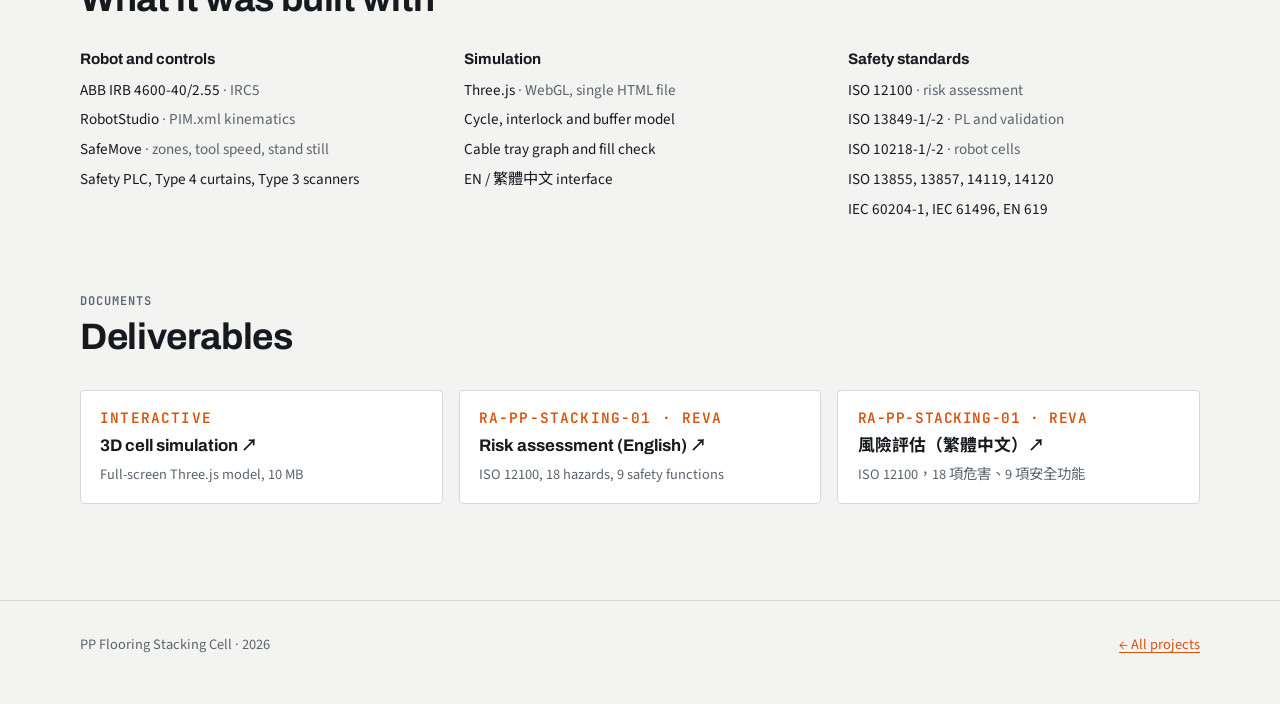
==== commit 5e088ab2: "Add Traditional Chinese (繁體中文) version with EN / 繁中 switch Shared i18n helper picks the language fro" ====
--- a/projects/pp-stacking/index.html
+++ b/projects/pp-stacking/index.html
@@ -8,7 +8,7 @@
 <meta name="description" content="ABB IRB 4600 robot cell that flips and stacks PP flooring sheets face to face at line speed: cell layout, live 3D simulation, and an ISO 12100 risk assessment.">
 <link rel="preconnect" href="https://fonts.googleapis.com">
 <link rel="preconnect" href="https://fonts.gstatic.com" crossorigin>
-<link rel="stylesheet" href="https://fonts.googleapis.com/css2?family=Archivo:wdth,wght@75..125,500..800&family=JetBrains+Mono:wght@400;600&family=Source+Sans+3:wght@400;600&display=swap">
+<link rel="stylesheet" href="https://fonts.googleapis.com/css2?family=Archivo:wdth,wght@75..125,500..800&family=JetBrains+Mono:wght@400;600&family=Source+Sans+3:wght@400;600&family=Noto+Sans+TC:wght@400;600;700&display=swap">
 <link rel="stylesheet" href="../../assets/site.css">
 <style>
   /* hero */
@@ -122,25 +122,29 @@
 
 <header class="bar">
   <div class="wrap">
-    <a href="../../index.html">← Portfolio</a>
+    <a href="../../index.html" data-i18n="nav.back">← Portfolio</a>
     <nav aria-label="Sections">
-      <a href="#overview">Overview</a>
-      <a href="#simulation">Simulation</a>
-      <a href="#decisions">Design decisions</a>
-      <a href="#safety">Safety</a>
-      <a href="#documents">Documents</a>
+      <a href="#overview" data-i18n="nav.overview">Overview</a>
+      <a href="#simulation" data-i18n="nav.sim">Simulation</a>
+      <a href="#decisions" data-i18n="nav.dec">Design decisions</a>
+      <a href="#safety" data-i18n="nav.safety">Safety</a>
+      <a href="#documents" data-i18n="nav.docs">Documents</a>
     </nav>
+    <div class="lang" role="group" aria-label="Language">
+      <button type="button" data-set-lang="en" aria-pressed="true">EN</button>
+      <button type="button" data-set-lang="zh" aria-pressed="false" lang="zh-Hant">繁中</button>
+    </div>
   </div>
 </header>
 
 <main>
   <div class="wrap hero">
-    <p class="eyebrow">Robot cell design · 3D simulation · Machine safety</p>
-    <h1>PP Flooring <span>Stacking Cell</span></h1>
-    <p class="lede">An <strong>ABB IRB 4600</strong> takes 3 mm polypropylene flooring sheets straight off a line that never stops, <strong>flips every second sheet 180° with axis 6</strong> so decor faces meet, and stacks them on a six-station pallet conveyor at <strong>6 sheets per minute</strong>.</p>
+    <p class="eyebrow" data-i18n="hero.eyebrow">Robot cell design · 3D simulation · Machine safety</p>
+    <h1 data-i18n="hero.h1">PP Flooring <span>Stacking Cell</span></h1>
+    <p class="lede" data-i18n="hero.lede">An <strong>ABB IRB 4600</strong> takes 3 mm polypropylene flooring sheets straight off a line that never stops, <strong>flips every second sheet 180° with axis 6</strong> so decor faces meet, and stacks them on a six-station pallet conveyor at <strong>6 sheets per minute</strong>.</p>
     <div class="btns">
-      <a class="btn primary" href="demo.html" target="_blank" rel="noopener">Run the live 3D simulation ↗</a>
-      <a class="btn" href="#decisions">See the design decisions</a>
+      <a class="btn primary" href="demo.html" target="_blank" rel="noopener" data-demo-link data-i18n="hero.run">Run the live 3D simulation ↗</a>
+      <a class="btn" href="#decisions" data-i18n="hero.see">See the design decisions</a>
     </div>
     <div class="tags" aria-label="Topics">
       <span class="tag">ABB IRB 4600-40/2.55</span><span class="tag">SafeMove</span><span class="tag">Three.js</span><span class="tag">ISO 12100</span><span class="tag">ISO 13849-1</span><span class="tag">ISO 13855</span>
@@ -149,37 +153,37 @@
 
   <div class="wrap">
     <figure>
-      <div class="shot"><img src="img/cell-iso.jpg" width="1600" height="900" alt="Isometric 3D view of the stacking cell: yellow safety fence, white ABB robot with fork gripper at the centre, pick table, pallet conveyor along the front, electrical cabinets outside the fence."></div>
-      <figcaption><b>The full cell</b> in the browser simulation: line machines (top right), pick table and robot inside the H2000 fence, pallet tunnel along the front, cabinets outside.</figcaption>
+      <div class="shot"><img src="img/cell-iso.jpg" width="1600" height="900" data-i18n-alt="iso" alt="Isometric 3D view of the stacking cell: yellow safety fence, white ABB robot with fork gripper at the centre, pick table, pallet conveyor along the front, electrical cabinets outside the fence."></div>
+      <figcaption data-i18n="iso.cap"><b>The full cell</b> in the browser simulation: line machines (top right), pick table and robot inside the H2000 fence, pallet tunnel along the front, cabinets outside.</figcaption>
     </figure>
 
     <div class="spec" role="list">
-      <div role="listitem"><b>6<small>/min</small></b><span>Line output the cell has to keep up with</span></div>
-      <div role="listitem"><b>7.3<small>/min</small></b><span>Robot capacity, 22 % headroom</span></div>
-      <div role="listitem"><b class="mono">4.4–5.7<small>s</small></b><span>Measured robot cycle</span></div>
-      <div role="listitem"><b>22<small>kg</small></b><span>Fork gripper, down from a 38 kg first design</span></div>
-      <div role="listitem"><b>18 · 9</b><span>Hazards assessed · safety functions</span></div>
-      <div role="listitem"><b>0</b><span>High risks remaining after design changes</span></div>
+      <div role="listitem"><b data-i18n="k1.v">6<small>/min</small></b><span data-i18n="k1">Line output the cell has to keep up with</span></div>
+      <div role="listitem"><b data-i18n="k2.v">7.3<small>/min</small></b><span data-i18n="k2">Robot capacity, 22 % headroom</span></div>
+      <div role="listitem"><b class="mono">4.4–5.7<small>s</small></b><span data-i18n="k3">Measured robot cycle</span></div>
+      <div role="listitem"><b>22<small>kg</small></b><span data-i18n="k4">Fork gripper, down from a 38 kg first design</span></div>
+      <div role="listitem"><b>18 · 9</b><span data-i18n="k5">Hazards assessed · safety functions</span></div>
+      <div role="listitem"><b>0</b><span data-i18n="k6">High risks remaining after design changes</span></div>
     </div>
   </div>
 
   <section id="overview">
     <div class="wrap two">
       <div class="prose">
-        <p class="eyebrow">Overview</p>
-        <h2 style="font-size:clamp(1.6rem,3.2vw,2.3rem)">A line that cannot stop, and sheets that must be flipped</h2>
-        <p>Processes 4 to 6 of a PP flooring line: a 2-roller embosser and a flying cutter produce sheets 1000 mm wide and 1000, 1300 or 1500 mm long. The extrusion upstream runs continuously, so every stop in the stacking cell pushes sheets back against the cutter.</p>
-        <p>The sheets have to be stacked decor face to decor face, so every second one is turned over. The cell does that with the robot itself: a fork gripper bolted directly to the A6 flange runs under the sheet on the pick table, clamps it, and axis 6 rolls it 180° on the way to the pallet.</p>
-        <p>I built the cell as an interactive 3D model with real robot kinematics, used it to measure cycle times and clearances, and wrote the risk assessment against the same layout. Each finding changed the model, and the model is what the assessment describes.</p>
+        <p class="eyebrow" data-i18n="ov.eyebrow">Overview</p>
+        <h2 style="font-size:clamp(1.6rem,3.2vw,2.3rem)" data-i18n="ov.h2">A line that cannot stop, and sheets that must be flipped</h2>
+        <p data-i18n="ov.p1">Processes 4 to 6 of a PP flooring line: a 2-roller embosser and a flying cutter produce sheets 1000 mm wide and 1000, 1300 or 1500 mm long. The extrusion upstream runs continuously, so every stop in the stacking cell pushes sheets back against the cutter.</p>
+        <p data-i18n="ov.p2">The sheets have to be stacked decor face to decor face, so every second one is turned over. The cell does that with the robot itself: a fork gripper bolted directly to the A6 flange runs under the sheet on the pick table, clamps it, and axis 6 rolls it 180° on the way to the pallet.</p>
+        <p data-i18n="ov.p3">I built the cell as an interactive 3D model with real robot kinematics, used it to measure cycle times and clearances, and wrote the risk assessment against the same layout. Each finding changed the model, and the model is what the assessment describes.</p>
       </div>
       <dl class="facts">
-        <div><dt>Robot</dt><dd>ABB IRB 4600-40/2.55, kinematics and joint limits from the RobotStudio PIM.xml</dd></div>
-        <div><dt>Product</dt><dd>PP sheets 1000 × 1000 / 1300 / 1500 × 3 mm, 3.9–5.9 kg</dd></div>
-        <div><dt>Gripper</dt><dd>Fork, 1400 mm crossbar, 4 fixed tines, 4 pneumatic clamps, stripper bar</dd></div>
-        <div><dt>Pallets</dt><dd>1600 × 1100, 200 sheets each (2–400), ≤ 1.2 t</dd></div>
-        <div><dt>Conveyor</dt><dd>6 stations: stacker · empty · stacking · 3 × full-pallet buffer</dd></div>
-        <div><dt>Shipping</dt><dd>AGV or forklift from station 6</dd></div>
-        <div><dt>My role</dt><dd>Cell concept and layout, robot path and cycle simulation, electrical plan, risk assessment</dd></div>
+        <div><dt data-i18n="f.robot">Robot</dt><dd data-i18n="f.robot.v">ABB IRB 4600-40/2.55, kinematics and joint limits from the RobotStudio PIM.xml</dd></div>
+        <div><dt data-i18n="f.product">Product</dt><dd data-i18n="f.product.v">PP sheets 1000 × 1000 / 1300 / 1500 × 3 mm, 3.9–5.9 kg</dd></div>
+        <div><dt data-i18n="f.gripper">Gripper</dt><dd data-i18n="f.gripper.v">Fork, 1400 mm crossbar, 4 fixed tines, 4 pneumatic clamps, stripper bar</dd></div>
+        <div><dt data-i18n="f.pallets">Pallets</dt><dd data-i18n="f.pallets.v">1600 × 1100, 200 sheets each (2–400), ≤ 1.2 t</dd></div>
+        <div><dt data-i18n="f.conv">Conveyor</dt><dd data-i18n="f.conv.v">6 stations: stacker · empty · stacking · 3 × full-pallet buffer</dd></div>
+        <div><dt data-i18n="f.ship">Shipping</dt><dd data-i18n="f.ship.v">AGV or forklift from station 6</dd></div>
+        <div><dt data-i18n="f.role">My role</dt><dd data-i18n="f.role.v">Cell concept and layout, robot path and cycle simulation, electrical plan, risk assessment</dd></div>
       </dl>
     </div>
   </section>
@@ -187,15 +191,15 @@
   <section id="process">
     <div class="wrap">
       <div class="sec-head">
-        <p class="eyebrow">Process sequence</p>
-        <h2>One sheet, start to pallet</h2>
+        <p class="eyebrow" data-i18n="pr.eyebrow">Process sequence</p>
+        <h2 data-i18n="pr.h2">One sheet, start to pallet</h2>
       </div>
       <ol class="steps">
-        <li><h3>Emboss and cut</h3><p>2-roller embossing (4), traction and flying cutter (5) deliver 6 sheets/min.</p></li>
-        <li><h3>Buffer and infeed</h3><p>Run-out and infeed buffer belts feed the sheet into the open fork on the pick table.</p></li>
-        <li><h3>Clamp and flip</h3><p>The robot clamps and lifts. Axis 6 flips every second sheet 180°, face to face.</p></li>
-        <li><h3>Stack</h3><p>Set down 10 mm above the stack at station 3. The stripper holds the sheet while the tines slide out.</p></li>
-        <li><h3>Index and ship</h3><p>Full pallet moves to the 4–6 buffer, the stacker feeds an empty one, AGV or forklift ships from 6.</p></li>
+        <li><h3 data-i18n="s1.h">Emboss and cut</h3><p data-i18n="s1.p">2-roller embossing (4), traction and flying cutter (5) deliver 6 sheets/min.</p></li>
+        <li><h3 data-i18n="s2.h">Buffer and infeed</h3><p data-i18n="s2.p">Run-out and infeed buffer belts feed the sheet into the open fork on the pick table.</p></li>
+        <li><h3 data-i18n="s3.h">Clamp and flip</h3><p data-i18n="s3.p">The robot clamps and lifts. Axis 6 flips every second sheet 180°, face to face.</p></li>
+        <li><h3 data-i18n="s4.h">Stack</h3><p data-i18n="s4.p">Set down 10 mm above the stack at station 3. The stripper holds the sheet while the tines slide out.</p></li>
+        <li><h3 data-i18n="s5.h">Index and ship</h3><p data-i18n="s5.p">Full pallet moves to the 4–6 buffer, the stacker feeds an empty one, AGV or forklift ships from 6.</p></li>
       </ol>
     </div>
   </section>
@@ -203,47 +207,47 @@
   <section id="simulation">
     <div class="wrap">
       <div class="sec-head">
-        <p class="eyebrow">Live simulation</p>
-        <h2>Run the cell in your browser</h2>
-        <p>Three.js, no install. Change sheet size, line rate, robot speed and pallet height, open the cell door or press E-stop, and watch the interlocks, scanner fields and cable routes respond. English and 繁體中文.</p>
+        <p class="eyebrow" data-i18n="sim.eyebrow">Live simulation</p>
+        <h2 data-i18n="sim.h2">Run the cell in your browser</h2>
+        <p data-i18n="sim.p">Three.js, no install. Change sheet size, line rate, robot speed and pallet height, open the cell door or press E-stop, and watch the interlocks, scanner fields and cable routes respond. English and 繁體中文.</p>
       </div>
       <div class="demo" id="demo">
-        <img src="img/simulation-ui.jpg" alt="Simulation interface with process steps on the left, live metrics on the right and controls along the bottom." width="1600" height="900">
+        <img src="img/simulation-ui.jpg" width="1600" height="900" data-i18n-alt="ui" alt="Simulation interface with process steps on the left, live metrics on the right and controls along the bottom.">
         <div class="cta">
-          <button class="btn primary" id="loadDemo" type="button">▶ Load simulation here (10 MB)</button>
-          <p>Drag to orbit · right-drag to pan · wheel to zoom</p>
+          <button class="btn primary" id="loadDemo" type="button" data-i18n="sim.load">▶ Load simulation here (10 MB)</button>
+          <p data-i18n="sim.hint">Drag to orbit · right-drag to pan · wheel to zoom</p>
         </div>
       </div>
-      <p class="demo-note">Works best on a desktop. <a href="demo.html" target="_blank" rel="noopener">Open full screen ↗</a></p>
+      <p class="demo-note" data-i18n="sim.note">Works best on a desktop. <a href="demo.html" target="_blank" rel="noopener" data-demo-link>Open full screen ↗</a></p>
     </div>
   </section>
 
   <section id="gallery">
     <div class="wrap">
       <div class="sec-head">
-        <p class="eyebrow">Views</p>
-        <h2>Inside the cell</h2>
+        <p class="eyebrow" data-i18n="g.eyebrow">Views</p>
+        <h2 data-i18n="g.h2">Inside the cell</h2>
       </div>
       <div class="gallery">
         <figure>
-          <div class="shot"><img src="img/robot-closeup.jpg" loading="lazy" width="1600" height="900" alt="Close-up of the robot carrying a sheet on the fork gripper between the pick table and the pallet."></div>
-          <figcaption><b>Robot view.</b> Fork on the A6 flange, flange facing along the tines, so axis 6 is the flip axis.</figcaption>
+          <div class="shot"><img src="img/robot-closeup.jpg" loading="lazy" width="1600" height="900" data-i18n-alt="g1" alt="Close-up of the robot carrying a sheet on the fork gripper between the pick table and the pallet."></div>
+          <figcaption data-i18n="g1.cap"><b>Robot view.</b> Fork on the A6 flange, flange facing along the tines, so axis 6 is the flip axis.</figcaption>
         </figure>
         <figure>
-          <div class="shot"><img src="img/pick-table.jpg" loading="lazy" width="1600" height="900" alt="Pick table with roller conveyor and fork slots, robot reaching in from the side."></div>
-          <figcaption><b>Pick table.</b> Rollers with fork slots and a servo end stop; the sheet runs into the open fork.</figcaption>
+          <div class="shot"><img src="img/pick-table.jpg" loading="lazy" width="1600" height="900" data-i18n-alt="g2" alt="Pick table with roller conveyor and fork slots, robot reaching in from the side."></div>
+          <figcaption data-i18n="g2.cap"><b>Pick table.</b> Rollers with fork slots and a servo end stop; the sheet runs into the open fork.</figcaption>
         </figure>
         <figure>
-          <div class="shot"><img src="img/electrical-overlay.jpg" loading="lazy" width="1600" height="900" alt="Isometric view with cable trays, junction boxes and cabinets highlighted."></div>
-          <figcaption><b>Electrical plan.</b> Cabinets, junction boxes and supported cable routes, with tray fill checked at ≤ 40 %.</figcaption>
+          <div class="shot"><img src="img/electrical-overlay.jpg" loading="lazy" width="1600" height="900" data-i18n-alt="g3" alt="Isometric view with cable trays, junction boxes and cabinets highlighted."></div>
+          <figcaption data-i18n="g3.cap"><b>Electrical plan.</b> Cabinets, junction boxes and supported cable routes, with tray fill checked at ≤ 40 %.</figcaption>
         </figure>
         <figure>
-          <div class="shot"><img src="img/layout-top.jpg" loading="lazy" width="1600" height="900" alt="Top-down plan of the cell and the pallet conveyor."></div>
-          <figcaption><b>Plan view.</b> Fence, pallet tunnel, door and AGV / forklift lanes at both conveyor ends.</figcaption>
+          <div class="shot"><img src="img/layout-top.jpg" loading="lazy" width="1600" height="900" data-i18n-alt="g4" alt="Top-down plan of the cell and the pallet conveyor."></div>
+          <figcaption data-i18n="g4.cap"><b>Plan view.</b> Fence, pallet tunnel, door and AGV / forklift lanes at both conveyor ends.</figcaption>
         </figure>
         <figure>
-          <div class="shot"><img src="img/line-view.jpg" loading="lazy" width="1600" height="900" alt="View along the line from the embossing unit to the stacking cell."></div>
-          <figcaption><b>Line view.</b> Embosser and flying cutter feeding the run-out and infeed buffer.</figcaption>
+          <div class="shot"><img src="img/line-view.jpg" loading="lazy" width="1600" height="900" data-i18n-alt="g5" alt="View along the line from the embossing unit to the stacking cell."></div>
+          <figcaption data-i18n="g5.cap"><b>Line view.</b> Embosser and flying cutter feeding the run-out and infeed buffer.</figcaption>
         </figure>
       </div>
     </div>
@@ -252,61 +256,61 @@
   <section id="decisions">
     <div class="wrap">
       <div class="sec-head">
-        <p class="eyebrow">Design decisions</p>
-        <h2>What the risk assessment changed</h2>
-        <p>Every item rated High after the first safeguarding pass, what the problem was, and how the design was changed to remove it. IDs refer to the hazard list in the assessment.</p>
+        <p class="eyebrow" data-i18n="d.eyebrow">Design decisions</p>
+        <h2 data-i18n="d.h2">What the risk assessment changed</h2>
+        <p data-i18n="d.p">Every item rated High after the first safeguarding pass, what the problem was, and how the design was changed to remove it. IDs refer to the hazard list in the assessment.</p>
       </div>
       <div class="decisions">
         <article class="dec">
-          <div class="id"><b>H1</b><span class="eyebrow">Gripper</span></div>
-          <h3>Let the robot do the flipping</h3>
-          <div class="dec-body">
-            <div class="col"><span class="eyebrow">Problem</span><p>The first gripper carried its own flip unit, a servo and gearbox under the flange: about 38 kg with the centre of gravity 0.55 m out. Too heavy for the IRB 4600-40 wrist with a sheet on it.</p></div>
-            <div class="col fix"><span class="eyebrow">Resolution</span><p>Fork bolted straight to the A6 flange, flange facing along the tines, so axis 6 is the flip axis. No flip drive, shorter lever. Wrist checked over the full cycle.</p><span class="delta">38 kg → 22 kg</span></div>
-          </div>
-        </article>
-        <article class="dec">
-          <div class="id"><b>H5</b><span class="eyebrow">Guarding</span></div>
-          <h3>Move the light curtains out to a pallet tunnel</h3>
-          <div class="dec-body">
-            <div class="col"><span class="eyebrow">Problem</span><p>Curtains at the station 3 fence opening would stand 0.38 m from the fork. ISO 13855 needs 1730 mm at a 0.5 s stopping time, so a person could reach the fork through the muted opening.</p></div>
-            <div class="col fix"><span class="eyebrow">Resolution</span><p>Stations 2–4 enclosed in a fenced tunnel with the curtains at its ends. Enough distance even if the real stopping time turns out longer.</p><span class="delta">2480 mm available ≥ 1890 mm at 0.6 s</span></div>
-          </div>
-        </article>
-        <article class="dec">
-          <div class="id"><b>H2</b><span class="eyebrow">Motion</span></div>
-          <h3>A fixed, interlocked flip point</h3>
-          <div class="dec-body">
-            <div class="col"><span class="eyebrow">Problem</span><p>A 1.40 m fork rolling 180° sweeps a large disc. Flipped tangentially it hits the forearm; flipped over the table or pallet it hits equipment.</p></div>
-            <div class="col fix"><span class="eyebrow">Resolution</span><p>Flip only at one point over free floor, fork radial within ±15°, enabled by a SafeMove zone and clamp-closed sensors (SF7).</p><span class="delta">0 flips outside the zone in a 1 h run</span></div>
-          </div>
-        </article>
-        <article class="dec">
-          <div class="id"><b>H10</b><span class="eyebrow">Throughput</span></div>
-          <h3>Buffers for a line that cannot stop</h3>
-          <div class="dec-body">
-            <div class="col"><span class="eyebrow">Problem</span><p>A sequential pallet change took 18 s, long enough to push sheets to manual off-load even in normal running. Any door opening or E-stop meant sheets piling against the cutter.</p></div>
-            <div class="col fix"><span class="eyebrow">Resolution</span><p>Run-out and infeed buffer belts, a manual off-load exit outside the hood, and the empty pallet following the full one.</p><span class="delta">Pallet change 18 s → 7–9 s · 0 sheets off-loaded in 1 h</span></div>
-          </div>
-        </article>
-        <article class="dec">
-          <div class="id"><b>H1</b><span class="eyebrow">Paths</span></div>
-          <h3>Clearances on fast blended paths</h3>
-          <div class="dec-body">
-            <div class="col"><span class="eyebrow">Problem</span><p>Blending the return and approach paths to reach 6/min brought the fork backbone 0.48 m from the robot axis and the tool 22–52 mm over the pick table.</p></div>
-            <div class="col fix"><span class="eyebrow">Resolution</span><p>Return via point turned 15°, table approach raised 0.26 m above the flip axis, tines withdrawn past the pallet edge.</p><span class="delta">All sweeps ≥ 0.11 m over equipment</span></div>
-          </div>
-        </article>
-        <article class="dec">
-          <div class="id"><b>H17</b><span class="eyebrow">Electrical</span></div>
-          <h3>A routing bug found by the cable check</h3>
-          <div class="dec-body">
-            <div class="col"><span class="eyebrow">Problem</span><p>The route from the robot controller to the main panel was missing although both sat on tray T1. The tray graph split a node at y = 0 into "0.00" and "−0.00".</p></div>
-            <div class="col fix"><span class="eyebrow">Resolution</span><p>Node keys normalised in the routing engine, then all 8 stations re-verified. JB1 and JB2 moved out of the line keep-out next to a cable carrier.</p><span class="delta">8 / 8 stations, 0 issues</span></div>
-          </div>
-        </article>
-      </div>
-      <p class="verdict"><b>Result:</b> no residual High risk. Five hazards stay Medium (catastrophic severity, remote probability), which is inherent to a robot cell and tolerable with safety functions SF1–SF8 implemented and validated. Everything else is Low or Negligible.</p>
+          <div class="id"><b>H1</b><span class="eyebrow" data-i18n="d1.tag">Gripper</span></div>
+          <h3 data-i18n="d1.h">Let the robot do the flipping</h3>
+          <div class="dec-body">
+            <div class="col"><span class="eyebrow" data-i18n="lbl.problem">Problem</span><p data-i18n="d1.p">The first gripper carried its own flip unit, a servo and gearbox under the flange: about 38 kg with the centre of gravity 0.55 m out. Too heavy for the IRB 4600-40 wrist with a sheet on it.</p></div>
+            <div class="col fix"><span class="eyebrow" data-i18n="lbl.fix">Resolution</span><p data-i18n="d1.f">Fork bolted straight to the A6 flange, flange facing along the tines, so axis 6 is the flip axis. No flip drive, shorter lever. Wrist checked over the full cycle.</p><span class="delta">38 kg → 22 kg</span></div>
+          </div>
+        </article>
+        <article class="dec">
+          <div class="id"><b>H5</b><span class="eyebrow" data-i18n="d2.tag">Guarding</span></div>
+          <h3 data-i18n="d2.h">Move the light curtains out to a pallet tunnel</h3>
+          <div class="dec-body">
+            <div class="col"><span class="eyebrow" data-i18n="lbl.problem">Problem</span><p data-i18n="d2.p">Curtains at the station 3 fence opening would stand 0.38 m from the fork. ISO 13855 needs 1730 mm at a 0.5 s stopping time, so a person could reach the fork through the muted opening.</p></div>
+            <div class="col fix"><span class="eyebrow" data-i18n="lbl.fix">Resolution</span><p data-i18n="d2.f">Stations 2–4 enclosed in a fenced tunnel with the curtains at its ends. Enough distance even if the real stopping time turns out longer.</p><span class="delta" data-i18n="d2.d">2480 mm available ≥ 1890 mm at 0.6 s</span></div>
+          </div>
+        </article>
+        <article class="dec">
+          <div class="id"><b>H2</b><span class="eyebrow" data-i18n="d3.tag">Motion</span></div>
+          <h3 data-i18n="d3.h">A fixed, interlocked flip point</h3>
+          <div class="dec-body">
+            <div class="col"><span class="eyebrow" data-i18n="lbl.problem">Problem</span><p data-i18n="d3.p">A 1.40 m fork rolling 180° sweeps a large disc. Flipped tangentially it hits the forearm; flipped over the table or pallet it hits equipment.</p></div>
+            <div class="col fix"><span class="eyebrow" data-i18n="lbl.fix">Resolution</span><p data-i18n="d3.f">Flip only at one point over free floor, fork radial within ±15°, enabled by a SafeMove zone and clamp-closed sensors (SF7).</p><span class="delta" data-i18n="d3.d">0 flips outside the zone in a 1 h run</span></div>
+          </div>
+        </article>
+        <article class="dec">
+          <div class="id"><b>H10</b><span class="eyebrow" data-i18n="d4.tag">Throughput</span></div>
+          <h3 data-i18n="d4.h">Buffers for a line that cannot stop</h3>
+          <div class="dec-body">
+            <div class="col"><span class="eyebrow" data-i18n="lbl.problem">Problem</span><p data-i18n="d4.p">A sequential pallet change took 18 s, long enough to push sheets to manual off-load even in normal running. Any door opening or E-stop meant sheets piling against the cutter.</p></div>
+            <div class="col fix"><span class="eyebrow" data-i18n="lbl.fix">Resolution</span><p data-i18n="d4.f">Run-out and infeed buffer belts, a manual off-load exit outside the hood, and the empty pallet following the full one.</p><span class="delta" data-i18n="d4.d">Pallet change 18 s → 7–9 s · 0 sheets off-loaded in 1 h</span></div>
+          </div>
+        </article>
+        <article class="dec">
+          <div class="id"><b>H1</b><span class="eyebrow" data-i18n="d5.tag">Paths</span></div>
+          <h3 data-i18n="d5.h">Clearances on fast blended paths</h3>
+          <div class="dec-body">
+            <div class="col"><span class="eyebrow" data-i18n="lbl.problem">Problem</span><p data-i18n="d5.p">Blending the return and approach paths to reach 6/min brought the fork backbone 0.48 m from the robot axis and the tool 22–52 mm over the pick table.</p></div>
+            <div class="col fix"><span class="eyebrow" data-i18n="lbl.fix">Resolution</span><p data-i18n="d5.f">Return via point turned 15°, table approach raised 0.26 m above the flip axis, tines withdrawn past the pallet edge.</p><span class="delta" data-i18n="d5.d">All sweeps ≥ 0.11 m over equipment</span></div>
+          </div>
+        </article>
+        <article class="dec">
+          <div class="id"><b>H17</b><span class="eyebrow" data-i18n="d6.tag">Electrical</span></div>
+          <h3 data-i18n="d6.h">A routing bug found by the cable check</h3>
+          <div class="dec-body">
+            <div class="col"><span class="eyebrow" data-i18n="lbl.problem">Problem</span><p data-i18n="d6.p">The route from the robot controller to the main panel was missing although both sat on tray T1. The tray graph split a node at y = 0 into "0.00" and "−0.00".</p></div>
+            <div class="col fix"><span class="eyebrow" data-i18n="lbl.fix">Resolution</span><p data-i18n="d6.f">Node keys normalised in the routing engine, then all 8 stations re-verified. JB1 and JB2 moved out of the line keep-out next to a cable carrier.</p><span class="delta" data-i18n="d6.d">8 / 8 stations, 0 issues</span></div>
+          </div>
+        </article>
+      </div>
+      <p class="verdict" data-i18n="d.verdict"><b>Result:</b> no residual High risk. Five hazards stay Medium (catastrophic severity, remote probability), which is inherent to a robot cell and tolerable with safety functions SF1–SF8 implemented and validated. Everything else is Low or Negligible.</p>
     </div>
   </section>
 
@@ -314,22 +318,22 @@
     <div class="wrap">
       <div class="sec-head">
         <p class="eyebrow">ISO 13849-1</p>
-        <h2>Safety functions</h2>
-        <p>Required performance level (PLr) from the risk graph, and the level the chosen architecture achieves.</p>
+        <h2 data-i18n="sf.h2">Safety functions</h2>
+        <p data-i18n="sf.p">Required performance level (PLr) from the risk graph, and the level the chosen architecture achieves.</p>
       </div>
       <div class="tbl">
         <table>
-          <thead><tr><th>SF</th><th>Function</th><th>Input → logic → output</th><th>PLr</th><th>PL</th></tr></thead>
+          <thead><tr><th>SF</th><th data-i18n="sf.th1">Function</th><th data-i18n="sf.th2">Input → logic → output</th><th>PLr</th><th>PL</th></tr></thead>
           <tbody>
-            <tr><td>SF1</td><td>Cell guard stop</td><td>Door guard locking, 3 laser scanners, tunnel curtains → safety PLC → robot SafeStop cat. 1, conveyors STO</td><td class="pl"><span class="pill d">d</span></td><td class="pl"><span class="pill e">e</span></td></tr>
-            <tr><td>SF2</td><td>Pallet tunnel curtains and muting</td><td>2 × F3SG-PG at the tunnel ends, 4 muting sensors (sequence, ≤ 12 s) → SF1</td><td class="pl"><span class="pill d">d</span></td><td class="pl"><span class="pill e">e</span></td></tr>
-            <tr><td>SF3</td><td>Stacker loading curtain</td><td>F3SG-PG at the loading side → stacker STO; load mode from outside</td><td class="pl"><span class="pill d">d</span></td><td class="pl"><span class="pill d">d</span></td></tr>
-            <tr><td>SF4</td><td>Guard locking, cell door</td><td>D4SL-N unlocks only with SafeMove Stand Still and conveyors stopped</td><td class="pl"><span class="pill d">d</span></td><td class="pl"><span class="pill d">d</span></td></tr>
-            <tr><td>SF5</td><td>Emergency stop</td><td>5 E-stop stations → safety PLC → robot cat. 1, drives STO</td><td class="pl"><span class="pill d">d</span></td><td class="pl"><span class="pill e">e</span></td></tr>
-            <tr><td>SF6</td><td>SafeMove zones and tool speed</td><td>Tool inside the cell, A1 ±60°, Tool Speed Supervision 2500 / 250 mm/s</td><td class="pl"><span class="pill d">d</span></td><td class="pl"><span class="pill d">d</span></td></tr>
-            <tr><td>SF7</td><td>Flip enable</td><td>SafeMove flip-point zone + clamp-closed sensors → A6 range widened to 180°</td><td class="pl"><span class="pill c">c</span></td><td class="pl"><span class="pill d">d</span></td></tr>
-            <tr><td>SF8</td><td>Reset and restart prevention</td><td>Reset outside the door with a view of the cell; refused while a scanner field is occupied</td><td class="pl"><span class="pill d">d</span></td><td class="pl"><span class="pill d">d</span></td></tr>
-            <tr><td>SF9</td><td>Line machine guards</td><td>Supplier covers with guard locking → machine STO + line stop signal to the cell</td><td class="pl"><span class="pill d">d</span></td><td class="pl"><span class="pill d">d</span></td></tr>
+            <tr><td>SF1</td><td data-i18n="sf1.n">Cell guard stop</td><td data-i18n="sf1.d">Door guard locking, 3 laser scanners, tunnel curtains → safety PLC → robot SafeStop cat. 1, conveyors STO</td><td class="pl"><span class="pill d">d</span></td><td class="pl"><span class="pill e">e</span></td></tr>
+            <tr><td>SF2</td><td data-i18n="sf2.n">Pallet tunnel curtains and muting</td><td data-i18n="sf2.d">2 × F3SG-PG at the tunnel ends, 4 muting sensors (sequence, ≤ 12 s) → SF1</td><td class="pl"><span class="pill d">d</span></td><td class="pl"><span class="pill e">e</span></td></tr>
+            <tr><td>SF3</td><td data-i18n="sf3.n">Stacker loading curtain</td><td data-i18n="sf3.d">F3SG-PG at the loading side → stacker STO; load mode from outside</td><td class="pl"><span class="pill d">d</span></td><td class="pl"><span class="pill d">d</span></td></tr>
+            <tr><td>SF4</td><td data-i18n="sf4.n">Guard locking, cell door</td><td data-i18n="sf4.d">D4SL-N unlocks only with SafeMove Stand Still and conveyors stopped</td><td class="pl"><span class="pill d">d</span></td><td class="pl"><span class="pill d">d</span></td></tr>
+            <tr><td>SF5</td><td data-i18n="sf5.n">Emergency stop</td><td data-i18n="sf5.d">5 E-stop stations → safety PLC → robot cat. 1, drives STO</td><td class="pl"><span class="pill d">d</span></td><td class="pl"><span class="pill e">e</span></td></tr>
+            <tr><td>SF6</td><td data-i18n="sf6.n">SafeMove zones and tool speed</td><td data-i18n="sf6.d">Tool inside the cell, A1 ±60°, Tool Speed Supervision 2500 / 250 mm/s</td><td class="pl"><span class="pill d">d</span></td><td class="pl"><span class="pill d">d</span></td></tr>
+            <tr><td>SF7</td><td data-i18n="sf7.n">Flip enable</td><td data-i18n="sf7.d">SafeMove flip-point zone + clamp-closed sensors → A6 range widened to 180°</td><td class="pl"><span class="pill c">c</span></td><td class="pl"><span class="pill d">d</span></td></tr>
+            <tr><td>SF8</td><td data-i18n="sf8.n">Reset and restart prevention</td><td data-i18n="sf8.d">Reset outside the door with a view of the cell; refused while a scanner field is occupied</td><td class="pl"><span class="pill d">d</span></td><td class="pl"><span class="pill d">d</span></td></tr>
+            <tr><td>SF9</td><td data-i18n="sf9.n">Line machine guards</td><td data-i18n="sf9.d">Supplier covers with guard locking → machine STO + line stop signal to the cell</td><td class="pl"><span class="pill d">d</span></td><td class="pl"><span class="pill d">d</span></td></tr>
           </tbody>
         </table>
       </div>
@@ -339,13 +343,13 @@
   <section id="tools">
     <div class="wrap">
       <div class="sec-head">
-        <p class="eyebrow">Tools and standards</p>
-        <h2>What it was built with</h2>
+        <p class="eyebrow" data-i18n="t.eyebrow">Tools and standards</p>
+        <h2 data-i18n="t.h2">What it was built with</h2>
       </div>
       <div class="stack">
-        <div><h3>Robot and controls</h3><ul><li>ABB IRB 4600-40/2.55 <span>· IRC5</span></li><li>RobotStudio <span>· PIM.xml kinematics</span></li><li>SafeMove <span>· zones, tool speed, stand still</span></li><li>Safety PLC, Type 4 curtains, Type 3 scanners</li></ul></div>
-        <div><h3>Simulation</h3><ul><li>Three.js <span>· WebGL, single HTML file</span></li><li>Cycle, interlock and buffer model</li><li>Cable tray graph and fill check</li><li>EN / 繁體中文 interface</li></ul></div>
-        <div><h3>Safety standards</h3><ul><li>ISO 12100 <span>· risk assessment</span></li><li>ISO 13849-1/-2 <span>· PL and validation</span></li><li>ISO 10218-1/-2 <span>· robot cells</span></li><li>ISO 13855, 13857, 14119, 14120</li><li>IEC 60204-1, IEC 61496, EN 619</li></ul></div>
+        <div><h3 data-i18n="t1.h">Robot and controls</h3><ul data-i18n="t1.l"><li>ABB IRB 4600-40/2.55 <span>· IRC5</span></li><li>RobotStudio <span>· PIM.xml kinematics</span></li><li>SafeMove <span>· zones, tool speed, stand still</span></li><li>Safety PLC, Type 4 curtains, Type 3 scanners</li></ul></div>
+        <div><h3 data-i18n="t2.h">Simulation</h3><ul data-i18n="t2.l"><li>Three.js <span>· WebGL, single HTML file</span></li><li>Cycle, interlock and buffer model</li><li>Cable tray graph and fill check</li><li>EN / 繁體中文 interface</li></ul></div>
+        <div><h3 data-i18n="t3.h">Safety standards</h3><ul data-i18n="t3.l"><li>ISO 12100 <span>· risk assessment</span></li><li>ISO 13849-1/-2 <span>· PL and validation</span></li><li>ISO 10218-1/-2 <span>· robot cells</span></li><li>ISO 13855, 13857, 14119, 14120</li><li>IEC 60204-1, IEC 61496, EN 619</li></ul></div>
       </div>
     </div>
   </section>
@@ -353,13 +357,13 @@
   <section id="documents">
     <div class="wrap">
       <div class="sec-head">
-        <p class="eyebrow">Documents</p>
-        <h2>Deliverables</h2>
+        <p class="eyebrow" data-i18n="doc.eyebrow">Documents</p>
+        <h2 data-i18n="doc.h2">Deliverables</h2>
       </div>
       <div class="docs">
-        <a class="doc" href="demo.html" target="_blank" rel="noopener"><span class="eyebrow">Interactive</span><b>3D cell simulation ↗</b><span>Full-screen Three.js model, 10 MB</span></a>
-        <a class="doc" href="docs/risk-assessment-en.html" target="_blank" rel="noopener"><span class="eyebrow">RA-PP-STACKING-01 · RevA</span><b>Risk assessment (English) ↗</b><span>ISO 12100, 18 hazards, 9 safety functions</span></a>
-        <a class="doc" href="docs/risk-assessment-zh.html" target="_blank" rel="noopener"><span class="eyebrow">RA-PP-STACKING-01 · RevA</span><b>風險評估（繁體中文）↗</b><span>ISO 12100 風險評估報告</span></a>
+        <a class="doc" href="demo.html" target="_blank" rel="noopener" data-demo-link><span class="eyebrow" data-i18n="doc1.e">Interactive</span><b data-i18n="doc1.b">3D cell simulation ↗</b><span data-i18n="doc1.s">Full-screen Three.js model, 10 MB</span></a>
+        <a class="doc" href="docs/risk-assessment-en.html" target="_blank" rel="noopener"><span class="eyebrow">RA-PP-STACKING-01 · RevA</span><b data-i18n="doc2.b">Risk assessment (English) ↗</b><span data-i18n="doc2.s">ISO 12100, 18 hazards, 9 safety functions</span></a>
+        <a class="doc" href="docs/risk-assessment-zh.html" target="_blank" rel="noopener" lang="zh-Hant"><span class="eyebrow">RA-PP-STACKING-01 · RevA</span><b>風險評估（繁體中文）↗</b><span>ISO 12100，18 項危害、9 項安全功能</span></a>
       </div>
     </div>
   </section>
@@ -367,17 +371,118 @@
 
 <footer>
   <div class="wrap">
-    <span>PP Flooring Stacking Cell · 2026</span>
-    <a href="../../index.html">← All projects</a>
+    <span data-i18n="foot">PP Flooring Stacking Cell · 2026</span>
+    <a href="../../index.html" data-i18n="foot.back">← All projects</a>
   </div>
 </footer>
 
+<script src="../../assets/i18n.js"></script>
 <script>
+  initI18n({
+    _title: 'PP 地板堆疊工作站',
+    'nav.back': '← 作品集', 'nav.overview': '概覽', 'nav.sim': '模擬', 'nav.dec': '設計決策', 'nav.safety': '安全', 'nav.docs': '文件',
+    'hero.eyebrow': '機器人工作站設計 · 3D 模擬 · 機械安全',
+    'hero.h1': 'PP 地板<span>堆疊工作站</span>',
+    'hero.lede': '一台 <strong>ABB IRB 4600</strong> 直接從永不停機的產線接取 3 mm 聚丙烯地板，<strong>以第 6 軸將每第 2 片翻轉 180°</strong>，使花紋面對花紋面，並以<strong>每分鐘 6 片</strong>的速度堆疊到 6 站棧板輸送線上。',
+    'hero.run': '執行即時 3D 模擬 ↗', 'hero.see': '查看設計決策',
+    'alt:iso': '堆疊工作站的等角 3D 視圖：黃色安全圍籬、中央裝有叉具的白色 ABB 機器人、取料台、前方的棧板輸送線，以及圍籬外的電櫃。',
+    'iso.cap': '<b>完整工作站</b>（瀏覽器模擬）：產線機器（右上）、H2000 圍籬內的取料台與機器人、前方的棧板隧道，電櫃位於圍籬外。',
+    'k1.v': '6<small>片/分</small>', 'k1': '工作站必須跟上的產線產量',
+    'k2.v': '7.3<small>片/分</small>', 'k2': '機器人產能，餘裕 22 %',
+    'k3': '實測機器人週期', 'k4': '叉具重量，初版設計為 38 kg', 'k5': '評估危害數 · 安全功能數', 'k6': '設計變更後剩餘的高風險項目',
+    'ov.eyebrow': '概覽',
+    'ov.h2': '一條無法停止的產線，以及必須翻面的板材',
+    'ov.p1': 'PP 地板產線的第 4 至 6 道製程：二輥壓紋與飛剪生產寬 1000 mm、長 1000、1300 或 1500 mm 的板材。上游擠出連續運轉，因此堆疊工作站每停一次，板材就會在裁切機處堆擠。',
+    'ov.p2': '板材必須花紋面對花紋面堆疊，所以每第 2 片要翻面。工作站直接由機器人完成翻轉：叉具直接鎖在第 6 軸法蘭上，伸入取料台上的板材下方、夾緊，在送往棧板途中由第 6 軸翻轉 180°。',
+    'ov.p3': '我以真實的機器人運動學建立了互動式 3D 模型，用來量測週期時間與間隙，並依同一佈局撰寫風險評估。每一項發現都回頭修改了模型，而風險評估描述的正是這個模型。',
+    'f.robot': '機器人', 'f.robot.v': 'ABB IRB 4600-40/2.55，運動學與關節極限取自 RobotStudio PIM.xml',
+    'f.product': '產品', 'f.product.v': 'PP 地板 1000 × 1000 / 1300 / 1500 × 3 mm，3.9–5.9 kg',
+    'f.gripper': '夾具', 'f.gripper.v': '叉具：1400 mm 橫樑、4 支固定叉齒、4 支氣動夾持指、推桿',
+    'f.pallets': '棧板', 'f.pallets.v': '1600 × 1100，每板 200 片（可調 2–400），≤ 1.2 t',
+    'f.conv': '輸送線', 'f.conv.v': '6 站：棧板供給機 · 空板 · 堆疊 · 3 站滿板緩衝',
+    'f.ship': '出貨', 'f.ship.v': '由第 6 站以 AGV 或堆高機出貨',
+    'f.role': '我的角色', 'f.role.v': '工作站概念與佈局、機器人路徑與週期模擬、電氣規劃、風險評估',
+    'pr.eyebrow': '製程順序', 'pr.h2': '一片板材，從產線到棧板',
+    's1.h': '壓紋與裁切', 's1.p': '二輥壓紋（4）、牽引與飛剪（5），每分鐘 6 片。',
+    's2.h': '緩衝與進料', 's2.p': '出料與進料緩衝皮帶將板材送入取料台上張開的叉具。',
+    's3.h': '夾持與翻轉', 's3.p': '機器人夾緊並抬升，第 6 軸將每第 2 片翻轉 180°，面對面堆疊。',
+    's4.h': '堆疊', 's4.p': '在第 3 站堆疊高度上方 10 mm 放下，推桿壓住板材，叉齒抽出。',
+    's5.h': '移板與出貨', 's5.p': '滿板移至第 4–6 站緩衝，供給機送入空板，由第 6 站以 AGV 或堆高機出貨。',
+    'sim.eyebrow': '即時模擬', 'sim.h2': '在瀏覽器中執行工作站',
+    'sim.p': 'Three.js，免安裝。可調整板材尺寸、產線速率、機器人速度與棧板高度，打開安全門或按下緊急停止，觀察互鎖、掃描器防護區與電纜路徑如何反應。提供英文與繁體中文介面。',
+    'alt:ui': '模擬介面：左側為製程步驟，右側為即時數據，下方為控制列。',
+    'sim.load': '▶ 在此載入模擬（10 MB）', 'sim.hint': '拖曳旋轉 · 右鍵拖曳平移 · 滾輪縮放',
+    'sim.note': '建議使用桌上型電腦。<a href="demo.html#zh" target="_blank" rel="noopener" data-demo-link>全螢幕開啟 ↗</a>',
+    'g.eyebrow': '視圖', 'g.h2': '工作站內部',
+    'alt:g1': '機器人以叉具搬運板材，介於取料台與棧板之間的特寫。',
+    'g1.cap': '<b>機器人視角。</b>叉具鎖於第 6 軸法蘭，法蘭沿叉齒方向，因此第 6 軸即為翻轉軸。',
+    'alt:g2': '具滾筒與叉具槽的取料台，機器人從側面伸入。',
+    'g2.cap': '<b>取料台。</b>具叉具槽的滾筒與伺服擋板，板材直接滑入張開的叉具。',
+    'alt:g3': '標示線槽、接線盒與電櫃的等角視圖。',
+    'g3.cap': '<b>電氣規劃。</b>電櫃、接線盒與有支撐的電纜路徑，線槽填充率檢查 ≤ 40 %。',
+    'alt:g4': '工作站與棧板輸送線的俯視平面圖。',
+    'g4.cap': '<b>平面圖。</b>圍籬、棧板隧道、安全門，以及輸送線兩端的 AGV／堆高機車道。',
+    'alt:g5': '沿產線從壓紋機看向堆疊工作站的視圖。',
+    'g5.cap': '<b>產線視角。</b>壓紋機與飛剪將板材送往出料與進料緩衝。',
+    'd.eyebrow': '設計決策', 'd.h2': '風險評估改變了什麼',
+    'd.p': '首輪防護後仍評為「高」的每一項：問題是什麼，以及設計如何修改以消除它。編號對應風險評估中的危害清單。',
+    'lbl.problem': '問題', 'lbl.fix': '處理方式',
+    'd1.tag': '夾具', 'd1.h': '讓機器人自己翻轉',
+    'd1.p': '初版夾具自帶翻轉單元，法蘭下方有伺服與減速機：約 38 kg，重心距法蘭 0.55 m。加上板材後，對 IRB 4600-40 的手腕而言過重。',
+    'd1.f': '叉具直接鎖在第 6 軸法蘭上，法蘭沿叉齒方向，因此第 6 軸即翻轉軸。不需翻轉驅動，力臂更短，並已驗證整個週期的手腕解。',
+    'd2.tag': '安全防護', 'd2.h': '把光柵移到棧板隧道兩端',
+    'd2.p': '若光柵設在第 3 站的圍籬開口，距叉具僅 0.38 m。依 ISO 13855，停止時間 0.5 s 需 1730 mm，人員可能經屏蔽中的開口觸及叉具。',
+    'd2.f': '第 2–4 站以圍籬隧道封閉，光柵移至隧道兩端。即使實際停止時間更長，距離仍足夠。',
+    'd2.d': '可用 2480 mm ≥ 0.6 s 時所需 1890 mm',
+    'd3.tag': '運動', 'd3.h': '固定且互鎖的翻轉點',
+    'd3.p': '1.40 m 的叉具翻轉 180° 會掃過一大片圓盤。切向翻轉會撞到前臂；在取料台或棧板上方翻轉則會撞到設備。',
+    'd3.f': '只在淨空地面上方的單一點翻轉，叉具保持徑向 ±15° 以內，由 SafeMove 區域與夾爪閉合感測器致能（SF7）。',
+    'd3.d': '1 h 運轉中，區域外翻轉 0 次',
+    'd4.tag': '產能', 'd4.h': '為無法停止的產線設置緩衝',
+    'd4.p': '依序換板需 18 s，即使正常運轉也會讓板材轉入人工卸料。任何開門或緊急停止，都會讓板材在裁切機處堆擠。',
+    'd4.f': '出料與進料緩衝皮帶、防護罩外的人工卸料出口，以及空棧板緊跟滿板移動。',
+    'd4.d': '換板 18 s → 7–9 s · 1 h 內 0 片人工卸料',
+    'd5.tag': '路徑', 'd5.h': '高速平滑路徑的間隙',
+    'd5.p': '為達每分鐘 6 片而將返回與接近路徑平滑化，使叉具背樑距機器人軸僅 0.48 m，工具距取料台僅 22–52 mm。',
+    'd5.f': '返回過渡點轉向 15°，取料台接近高度提高到翻轉軸上方 0.26 m，叉齒抽出超過棧板邊緣。',
+    'd5.d': '所有掃掠距設備 ≥ 0.11 m',
+    'd6.tag': '電氣', 'd6.h': '電纜檢查找出的路徑錯誤',
+    'd6.p': '機器人控制櫃到主控制盤的路徑找不到，儘管兩者都在線槽 T1 上。原因是線槽圖把 y = 0 的節點分成了「0.00」與「−0.00」。',
+    'd6.f': '在路徑引擎中將節點鍵正規化，並重新驗證全部 8 個工作站。JB1 與 JB2 移出產線禁區，改設於電纜載體旁。',
+    'd6.d': '8 / 8 站，0 項問題',
+    'd.verdict': '<b>結果：</b>無殘餘「高」風險。五項危害維持「中」（災難性嚴重度、極少機率），這是機器人工作站固有的風險，在 SF1–SF8 實施並驗證後可容忍。其餘皆為「低」或「可忽略」。',
+    'sf.h2': '安全功能', 'sf.p': '由風險圖得出的要求性能等級（PLr），以及所選架構達到的等級。',
+    'sf.th1': '功能', 'sf.th2': '輸入 → 邏輯 → 輸出',
+    'sf1.n': '工作站防護停止', 'sf1.d': '安全門防護鎖、3 台雷射掃描器、隧道光柵 → 安全 PLC → 機器人 SafeStop cat. 1，輸送線 STO',
+    'sf2.n': '棧板隧道光柵與屏蔽', 'sf2.d': '隧道兩端 2 × F3SG-PG、4 個屏蔽感測器（順序、≤ 12 s）→ SF1',
+    'sf3.n': '棧板機裝板光柵', 'sf3.d': '裝板側 F3SG-PG → 棧板機 STO；外部裝板模式',
+    'sf4.n': '安全門防護鎖', 'sf4.d': 'D4SL-N 僅在 SafeMove Stand Still 且輸送線停止時解鎖',
+    'sf5.n': '緊急停止', 'sf5.d': '5 處緊急停止 → 安全 PLC → 機器人 cat. 1，驅動器 STO',
+    'sf6.n': 'SafeMove 區域與工具限速', 'sf6.d': '工具限制於工作站內、A1 ±60°、Tool Speed Supervision 2500 / 250 mm/s',
+    'sf7.n': '翻轉致能', 'sf7.d': 'SafeMove 翻轉點區域＋夾爪閉合感測器 → 第 6 軸範圍放寬至 180°',
+    'sf8.n': '復歸與防止重啟', 'sf8.d': '門外可目視工作站的復歸按鈕；掃描器防護區有人時拒絕復歸',
+    'sf9.n': '產線機器防護', 'sf9.d': '供應商護蓋含防護鎖 → 機器 STO＋停線訊號送至工作站',
+    't.eyebrow': '工具與標準', 't.h2': '使用的技術',
+    't1.h': '機器人與控制', 't1.l': '<li>ABB IRB 4600-40/2.55 <span>· IRC5</span></li><li>RobotStudio <span>· PIM.xml 運動學</span></li><li>SafeMove <span>· 區域、工具限速、靜止監控</span></li><li>安全 PLC、Type 4 光柵、Type 3 掃描器</li>',
+    't2.h': '模擬', 't2.l': '<li>Three.js <span>· WebGL，單一 HTML 檔</span></li><li>週期、互鎖與緩衝模型</li><li>線槽路徑圖與填充率檢查</li><li>英文／繁體中文介面</li>',
+    't3.h': '安全標準', 't3.l': '<li>ISO 12100 <span>· 風險評估</span></li><li>ISO 13849-1/-2 <span>· PL 與驗證</span></li><li>ISO 10218-1/-2 <span>· 機器人工作站</span></li><li>ISO 13855、13857、14119、14120</li><li>IEC 60204-1、IEC 61496、EN 619</li>',
+    'doc.eyebrow': '文件', 'doc.h2': '成果文件',
+    'doc1.e': '互動', 'doc1.b': '3D 工作站模擬 ↗', 'doc1.s': '全螢幕 Three.js 模型，10 MB',
+    'doc2.b': '風險評估（英文）↗', 'doc2.s': 'ISO 12100，18 項危害、9 項安全功能',
+    'foot': 'PP 地板堆疊工作站 · 2026', 'foot.back': '← 所有作品'
+  });
+
+  // The simulation has its own EN / 繁中 switch; open it in the page's language.
+  function demoSrc() { return 'demo.html#' + (window.currentLang === 'zh' ? 'zh' : 'en'); }
+  document.addEventListener('click', function (e) {
+    var a = e.target.closest('[data-demo-link]');
+    if (a) a.href = demoSrc();
+  }, true);
   document.getElementById('loadDemo').addEventListener('click', function () {
     var box = document.getElementById('demo');
     var f = document.createElement('iframe');
-    f.src = 'demo.html';
-    f.title = 'PP flooring stacking cell, live 3D simulation';
+    f.src = demoSrc();
+    f.title = window.currentLang === 'zh' ? 'PP 地板堆疊工作站即時 3D 模擬' : 'PP flooring stacking cell, live 3D simulation';
     f.allow = 'fullscreen';
     box.replaceChildren(f);
   });
--- a/assets/site.css
+++ b/assets/site.css
@@ -12,9 +12,9 @@
   --warn: #b7791f;
   --bad: #c0362c;
   --shot-bg: #14181d;
-  --font-display: "Archivo", "Arial Narrow", system-ui, sans-serif;
-  --font-body: "Source Sans 3", "Segoe UI", system-ui, sans-serif;
-  --font-mono: "JetBrains Mono", ui-monospace, "SFMono-Regular", Consolas, monospace;
+  --font-display: "Archivo", "Noto Sans TC", "PingFang TC", "Microsoft JhengHei", "Arial Narrow", system-ui, sans-serif;
+  --font-body: "Source Sans 3", "Noto Sans TC", "PingFang TC", "Microsoft JhengHei", "Segoe UI", system-ui, sans-serif;
+  --font-mono: "JetBrains Mono", "Noto Sans TC", ui-monospace, "SFMono-Regular", Consolas, monospace;
   --max: 72rem;
 }
 @media (prefers-color-scheme: dark) {
@@ -59,6 +59,8 @@
 .bar nav { display: flex; gap: 1.25rem; flex-wrap: wrap; }
 .bar nav a { color: var(--mute); font-weight: 500; }
 .bar nav a:hover { color: var(--accent); }
+.bar a, .lang button { white-space: nowrap; }
+@media (max-width: 44rem) { .bar nav { display: none; } }
 
 /* buttons */
 .btns { display: flex; flex-wrap: wrap; gap: 0.75rem; }
@@ -79,4 +81,11 @@
 footer { margin-top: 6rem; border-top: 1px solid var(--rule); color: var(--mute); font-size: 0.9rem; }
 footer .wrap { padding-block: 2rem 3rem; display: flex; justify-content: space-between; flex-wrap: wrap; gap: 1rem; }
 
+/* language switch */
+.lang { display: inline-flex; border: 1px solid var(--rule); border-radius: 4px; overflow: hidden; }
+.lang button { font: 600 0.8rem var(--font-mono); padding: 0.3rem 0.6rem; border: 0; background: transparent; color: var(--mute); cursor: pointer; }
+.lang button[aria-pressed="true"] { background: var(--accent); color: var(--accent-ink); }
+:lang(zh-Hant) body { line-height: 1.75; }
+:lang(zh-Hant) .eyebrow { letter-spacing: 0.04em; }
+
 @media (prefers-reduced-motion: reduce) { * { transition: none !important; animation: none !important; } }
